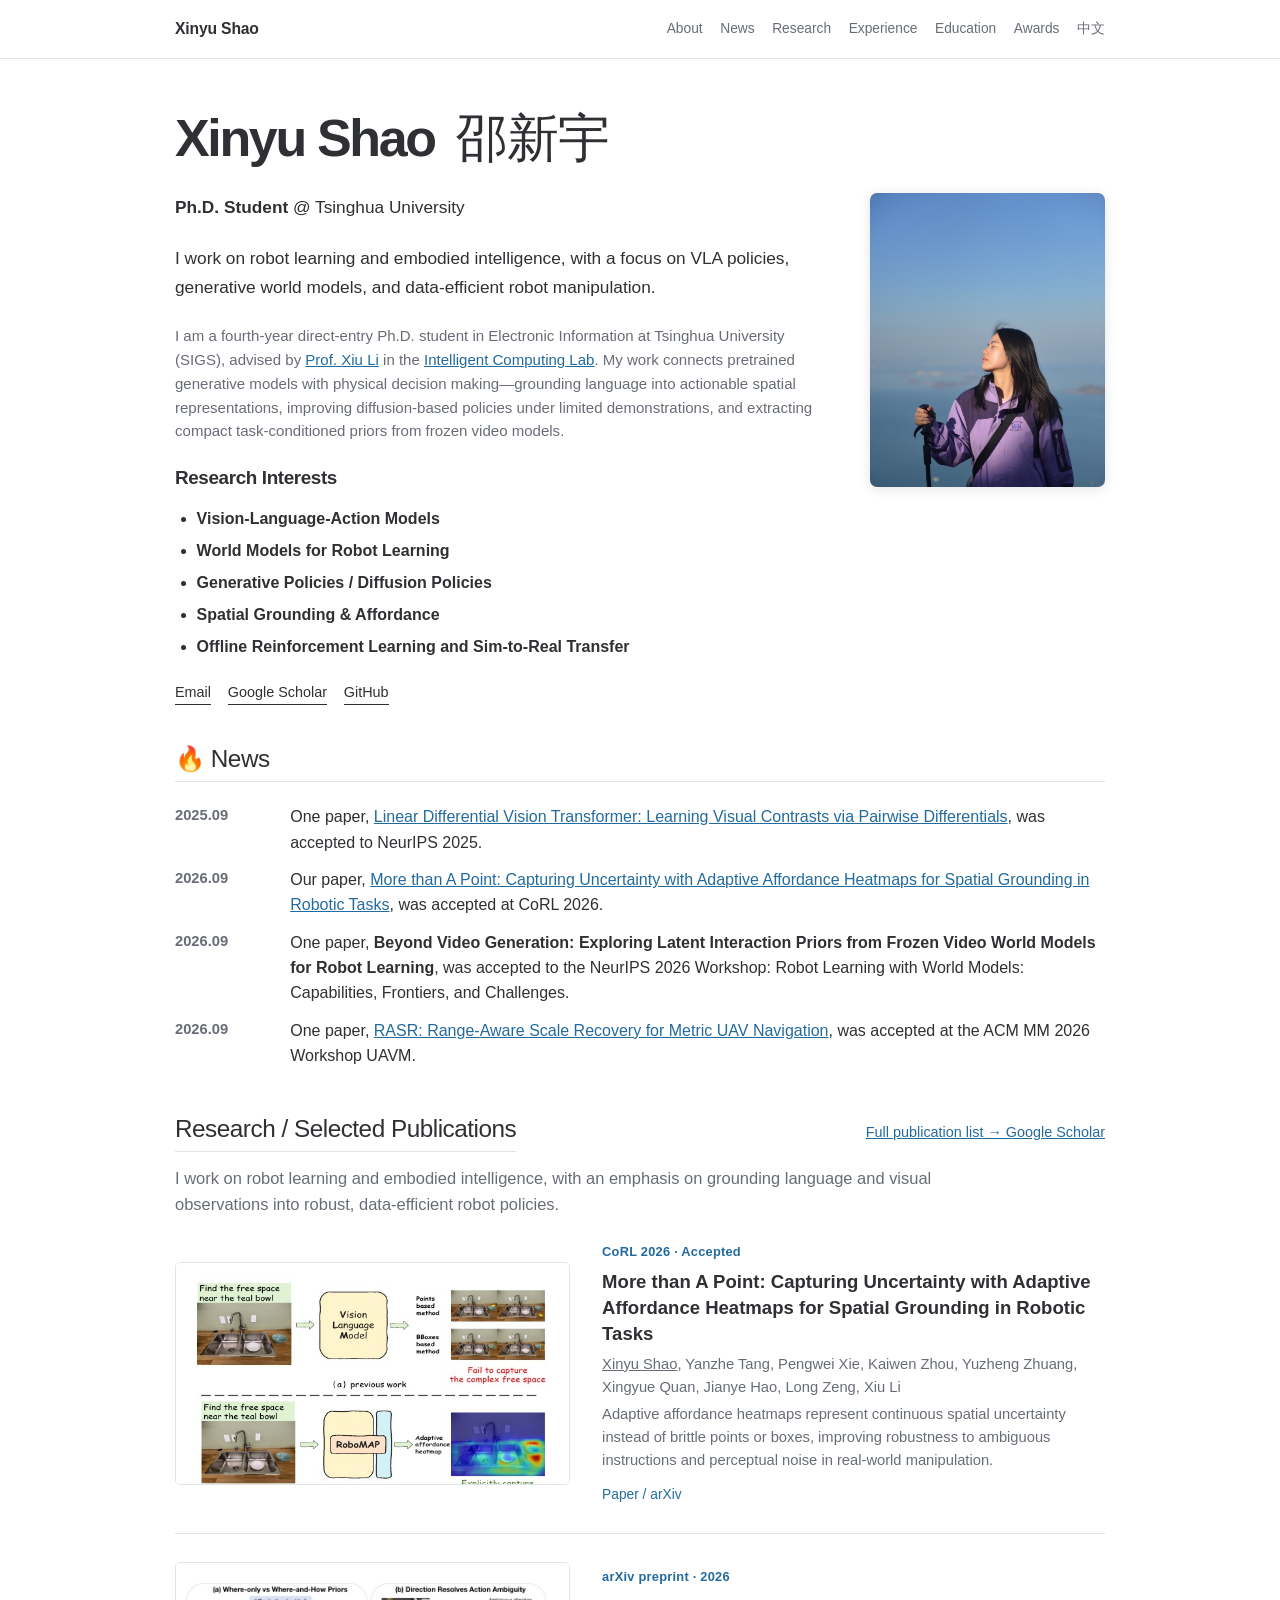
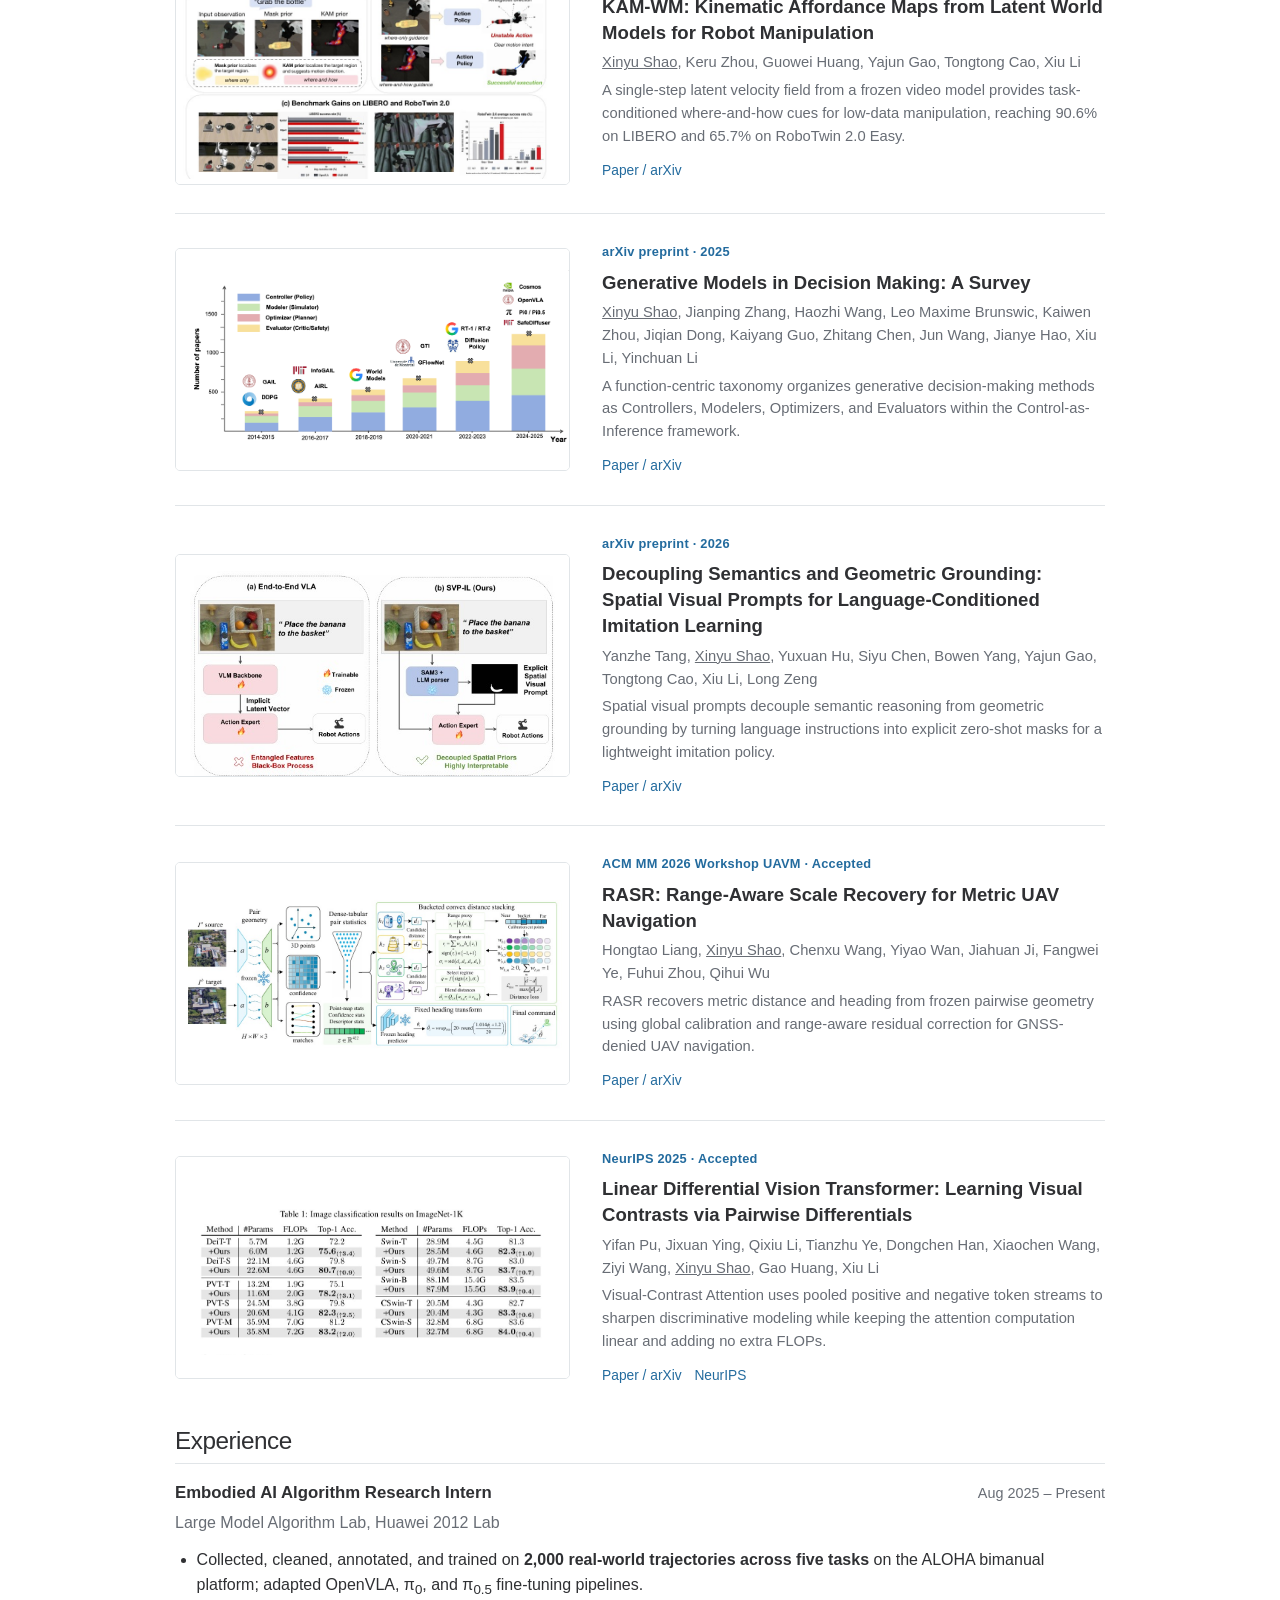
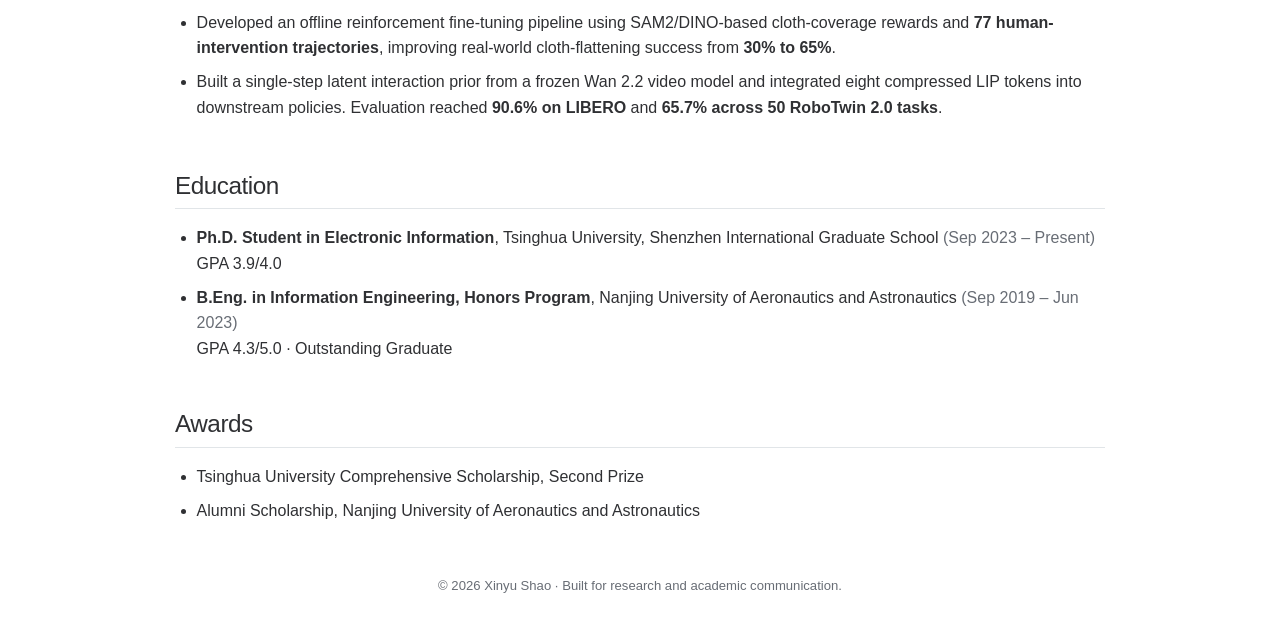
==== index.html @ 451991c5 "Remove duplicate publication list" ====
<!DOCTYPE html>
<html lang="en">
<head>
    <meta charset="UTF-8">
    <meta name="viewport" content="width=device-width, initial-scale=1.0">
    <meta name="description" content="Xinyu Shao is a Ph.D. student at Tsinghua University working on robot learning, embodied intelligence, VLA policies, and generative world models.">
    <title>Xinyu Shao | Robot Learning &amp; Embodied Intelligence</title>
    <link rel="canonical" href="https://xyshao23.github.io/">
    <link rel="alternate" hreflang="en" href="https://xyshao23.github.io/">
    <link rel="alternate" hreflang="zh-CN" href="https://xyshao23.github.io/zh.html">
    <link rel="stylesheet" href="styles.css?v=research-20261004">
</head>
<body class="academic-home">
    <a class="skip-link" href="#main-content">Skip to content</a>

    <header class="academic-nav">
        <div class="academic-nav__inner">
            <a class="academic-brand" href="#about">Xinyu Shao</a>
            <nav class="academic-nav__links" aria-label="Primary navigation">
                <a href="#about">About</a>
                <a href="#news">News</a>
                <a href="#research">Research</a>
                <a href="#experience">Experience</a>
                <a href="#education">Education</a>
                <a href="#awards">Awards</a>
                <a href="zh.html" lang="zh-CN">中文</a>
            </nav>
        </div>
    </header>

    <main id="main-content" class="academic-container">
        <section id="about" class="academic-section academic-about" aria-labelledby="about-heading">
            <h1 id="about-heading"><strong>Xinyu Shao</strong> <span lang="zh-CN">邵新宇</span></h1>
            <div class="academic-about__grid">
                <div class="academic-intro">
                    <p class="identity-line"><strong>Ph.D. Student</strong> @ Tsinghua University</p>
                    <p class="research-statement">I work on robot learning and embodied intelligence, with a focus on VLA policies, generative world models, and data-efficient robot manipulation.</p>
                    <p class="research-context muted">I am a fourth-year direct-entry Ph.D. student in Electronic Information at Tsinghua University (SIGS), advised by <a href="https://scholar.google.com/citations?user=Xrh1OIUAAAAJ&amp;hl=en" target="_blank" rel="noopener noreferrer">Prof. Xiu Li</a> in the <a href="https://thusigsiclab.github.io/thu.github.io/" target="_blank" rel="noopener noreferrer">Intelligent Computing Lab</a>. My work connects pretrained generative models with physical decision making—grounding language into actionable spatial representations, improving diffusion-based policies under limited demonstrations, and extracting compact task-conditioned priors from frozen video models.</p>

                    <h2>Research Interests</h2>
                    <ul class="research-interests">
                        <li><strong>Vision-Language-Action Models</strong></li>
                        <li><strong>World Models for Robot Learning</strong></li>
                        <li><strong>Generative Policies / Diffusion Policies</strong></li>
                        <li><strong>Spatial Grounding &amp; Affordance</strong></li>
                        <li><strong>Offline Reinforcement Learning and Sim-to-Real Transfer</strong></li>
                    </ul>

                    <div class="academic-social" aria-label="Contact links">
                        <a href="mailto:shaoxy23@mails.tsinghua.edu.cn">Email</a>
                        <a href="https://scholar.google.com/citations?user=i7L7Gd4AAAAJ&amp;hl=en" target="_blank" rel="noopener noreferrer">Google Scholar</a>
                        <a href="https://github.com/xyshao23" target="_blank" rel="noopener noreferrer">GitHub</a>
                    </div>
                </div>
                <div class="academic-profile">
                    <img src="profile.jpg" alt="Portrait of Xinyu Shao">
                </div>
            </div>
        </section>

        <section id="news" class="academic-section" aria-labelledby="news-heading">
            <h2 id="news-heading">🔥 News</h2>
            <div class="news-list">
                <div class="news-item">
                    <time datetime="2025-09">2025.09</time>
                    <p>One paper, <a href="https://arxiv.org/abs/2511.00833" target="_blank" rel="noopener noreferrer">Linear Differential Vision Transformer: Learning Visual Contrasts via Pairwise Differentials</a>, was accepted to NeurIPS 2025.</p>
                </div>
                <div class="news-item">
                    <time datetime="2026-09">2026.09</time>
                    <p>Our paper, <a href="https://arxiv.org/abs/2510.10912" target="_blank" rel="noopener noreferrer">More than A Point: Capturing Uncertainty with Adaptive Affordance Heatmaps for Spatial Grounding in Robotic Tasks</a>, was accepted at CoRL 2026.</p>
                </div>
                <div class="news-item">
                    <time datetime="2026-09">2026.09</time>
                    <p>One paper, <strong>Beyond Video Generation: Exploring Latent Interaction Priors from Frozen Video World Models for Robot Learning</strong>, was accepted to the NeurIPS 2026 Workshop: Robot Learning with World Models: Capabilities, Frontiers, and Challenges.</p>
                </div>
                <div class="news-item">
                    <time datetime="2026-09">2026.09</time>
                    <p>One paper, <a href="https://arxiv.org/abs/2607.09815" target="_blank" rel="noopener noreferrer">RASR: Range-Aware Scale Recovery for Metric UAV Navigation</a>, was accepted at the ACM MM 2026 Workshop UAVM.</p>
                </div>
            </div>
        </section>

        <section id="research" class="academic-section research-section" aria-labelledby="research-heading">
            <div class="section-title-row">
                <h2 id="research-heading">Research / Selected Publications</h2>
                <a class="section-note" href="https://scholar.google.com/citations?user=i7L7Gd4AAAAJ&amp;hl=en" target="_blank" rel="noopener noreferrer">Full publication list → Google Scholar</a>
            </div>
            <p class="research-overview">I work on robot learning and embodied intelligence, with an emphasis on grounding language and visual observations into robust, data-efficient robot policies.</p>
            <div class="research-list">
                <article class="research-item">
                    <div class="research-figure"><img src="assets/research/more-than-a-point.jpg" alt="Adaptive affordance heatmap comparison for More than A Point" loading="eager"></div>
                    <div class="research-content">
                        <p class="research-kicker">CoRL 2026 · Accepted</p>
                        <h3><a href="https://arxiv.org/abs/2510.10912" target="_blank" rel="noopener noreferrer">More than A Point: Capturing Uncertainty with Adaptive Affordance Heatmaps for Spatial Grounding in Robotic Tasks</a></h3>
                        <p class="research-authors"><u>Xinyu Shao</u>, Yanzhe Tang, Pengwei Xie, Kaiwen Zhou, Yuzheng Zhuang, Xingyue Quan, Jianye Hao, Long Zeng, Xiu Li</p>
                        <p class="research-description">Adaptive affordance heatmaps represent continuous spatial uncertainty instead of brittle points or boxes, improving robustness to ambiguous instructions and perceptual noise in real-world manipulation.</p>
                        <p class="research-links"><a href="https://arxiv.org/abs/2510.10912" target="_blank" rel="noopener noreferrer">Paper / arXiv</a></p>
                    </div>
                </article>

                <article class="research-item">
                    <div class="research-figure"><img src="assets/research/kam-wm.jpg" alt="KAM-WM where-and-how priors and benchmark gains" loading="lazy"></div>
                    <div class="research-content">
                        <p class="research-kicker">arXiv preprint · 2026</p>
                        <h3><a href="https://arxiv.org/abs/2607.04652" target="_blank" rel="noopener noreferrer">KAM-WM: Kinematic Affordance Maps from Latent World Models for Robot Manipulation</a></h3>
                        <p class="research-authors"><u>Xinyu Shao</u>, Keru Zhou, Guowei Huang, Yajun Gao, Tongtong Cao, Xiu Li</p>
                        <p class="research-description">A single-step latent velocity field from a frozen video model provides task-conditioned where-and-how cues for low-data manipulation, reaching 90.6% on LIBERO and 65.7% on RoboTwin 2.0 Easy.</p>
                        <p class="research-links"><a href="https://arxiv.org/abs/2607.04652" target="_blank" rel="noopener noreferrer">Paper / arXiv</a></p>
                    </div>
                </article>

                <article class="research-item">
                    <div class="research-figure"><img src="assets/research/survey.png" alt="Decision-making taxonomy and publication trends across generative decision-making methods" loading="lazy"></div>
                    <div class="research-content">
                        <p class="research-kicker">arXiv preprint · 2025</p>
                        <h3><a href="https://arxiv.org/abs/2502.17100" target="_blank" rel="noopener noreferrer">Generative Models in Decision Making: A Survey</a></h3>
                        <p class="research-authors"><u>Xinyu Shao</u>, Jianping Zhang, Haozhi Wang, Leo Maxime Brunswic, Kaiwen Zhou, Jiqian Dong, Kaiyang Guo, Zhitang Chen, Jun Wang, Jianye Hao, Xiu Li, Yinchuan Li</p>
                        <p class="research-description">A function-centric taxonomy organizes generative decision-making methods as Controllers, Modelers, Optimizers, and Evaluators within the Control-as-Inference framework.</p>
                        <p class="research-links"><a href="https://arxiv.org/abs/2502.17100" target="_blank" rel="noopener noreferrer">Paper / arXiv</a></p>
                    </div>
                </article>

                <article class="research-item">
                    <div class="research-figure"><img src="assets/research/spatial-visual-prompts.jpg" alt="Comparison between end-to-end VLA and spatial visual prompts for imitation learning" loading="lazy"></div>
                    <div class="research-content">
                        <p class="research-kicker">arXiv preprint · 2026</p>
                        <h3><a href="https://arxiv.org/abs/2606.25360" target="_blank" rel="noopener noreferrer">Decoupling Semantics and Geometric Grounding: Spatial Visual Prompts for Language-Conditioned Imitation Learning</a></h3>
                        <p class="research-authors">Yanzhe Tang, <u>Xinyu Shao</u>, Yuxuan Hu, Siyu Chen, Bowen Yang, Yajun Gao, Tongtong Cao, Xiu Li, Long Zeng</p>
                        <p class="research-description">Spatial visual prompts decouple semantic reasoning from geometric grounding by turning language instructions into explicit zero-shot masks for a lightweight imitation policy.</p>
                        <p class="research-links"><a href="https://arxiv.org/abs/2606.25360" target="_blank" rel="noopener noreferrer">Paper / arXiv</a></p>
                    </div>
                </article>

                <article class="research-item">
                    <div class="research-figure"><img src="assets/research/rasr.jpg" alt="Overview of the RASR range-aware scale recovery pipeline" loading="lazy"></div>
                    <div class="research-content">
                        <p class="research-kicker">ACM MM 2026 Workshop UAVM · Accepted</p>
                        <h3><a href="https://arxiv.org/abs/2607.09815" target="_blank" rel="noopener noreferrer">RASR: Range-Aware Scale Recovery for Metric UAV Navigation</a></h3>
                        <p class="research-authors">Hongtao Liang, <u>Xinyu Shao</u>, Chenxu Wang, Yiyao Wan, Jiahuan Ji, Fangwei Ye, Fuhui Zhou, Qihui Wu</p>
                        <p class="research-description">RASR recovers metric distance and heading from frozen pairwise geometry using global calibration and range-aware residual correction for GNSS-denied UAV navigation.</p>
                        <p class="research-links"><a href="https://arxiv.org/abs/2607.09815" target="_blank" rel="noopener noreferrer">Paper / arXiv</a></p>
                    </div>
                </article>

                <article class="research-item">
                    <div class="research-figure"><img src="assets/research/linear-differential-vit.jpg" alt="ImageNet-1K classification results comparing Visual-Contrast Attention with baseline vision transformers" loading="lazy"></div>
                    <div class="research-content">
                        <p class="research-kicker">NeurIPS 2025 · Accepted</p>
                        <h3><a href="https://arxiv.org/abs/2511.00833" target="_blank" rel="noopener noreferrer">Linear Differential Vision Transformer: Learning Visual Contrasts via Pairwise Differentials</a></h3>
                        <p class="research-authors">Yifan Pu, Jixuan Ying, Qixiu Li, Tianzhu Ye, Dongchen Han, Xiaochen Wang, Ziyi Wang, <u>Xinyu Shao</u>, Gao Huang, Xiu Li</p>
                        <p class="research-description">Visual-Contrast Attention uses pooled positive and negative token streams to sharpen discriminative modeling while keeping the attention computation linear and adding no extra FLOPs.</p>
                        <p class="research-links"><a href="https://arxiv.org/abs/2511.00833" target="_blank" rel="noopener noreferrer">Paper / arXiv</a><a href="https://neurips.cc/virtual/2025/loc/san-diego/poster/119578" target="_blank" rel="noopener noreferrer">NeurIPS</a></p>
                    </div>
                </article>
            </div>
        </section>

        <section id="experience" class="academic-section" aria-labelledby="experience-heading">
            <h2 id="experience-heading">Experience</h2>
            <div class="timeline-item">
                <div class="timeline-heading">
                    <h3>Embodied AI Algorithm Research Intern</h3>
                    <time datetime="2025-08">Aug 2025 – Present</time>
                </div>
                <p class="organization">Large Model Algorithm Lab, Huawei 2012 Lab</p>
                <ul class="detail-list">
                    <li>Collected, cleaned, annotated, and trained on <strong>2,000 real-world trajectories across five tasks</strong> on the ALOHA bimanual platform; adapted OpenVLA, π<sub>0</sub>, and π<sub>0.5</sub> fine-tuning pipelines.</li>
                    <li>Developed an offline reinforcement fine-tuning pipeline using SAM2/DINO-based cloth-coverage rewards and <strong>77 human-intervention trajectories</strong>, improving real-world cloth-flattening success from <strong>30% to 65%</strong>.</li>
                    <li>Built a single-step latent interaction prior from a frozen Wan 2.2 video model and integrated eight compressed LIP tokens into downstream policies. Evaluation reached <strong>90.6% on LIBERO</strong> and <strong>65.7% across 50 RoboTwin 2.0 tasks</strong>.</li>
                </ul>
            </div>
        </section>

        <section id="education" class="academic-section" aria-labelledby="education-heading">
            <h2 id="education-heading">Education</h2>
            <ul class="compact-list">
                <li><strong>Ph.D. Student in Electronic Information</strong>, Tsinghua University, Shenzhen International Graduate School <span class="muted">(Sep 2023 – Present)</span><br>GPA 3.9/4.0</li>
                <li><strong>B.Eng. in Information Engineering, Honors Program</strong>, Nanjing University of Aeronautics and Astronautics <span class="muted">(Sep 2019 – Jun 2023)</span><br>GPA 4.3/5.0 · Outstanding Graduate</li>
            </ul>
        </section>

        <section id="awards" class="academic-section" aria-labelledby="awards-heading">
            <h2 id="awards-heading">Awards</h2>
            <ul class="compact-list">
                <li>Tsinghua University Comprehensive Scholarship, Second Prize</li>
                <li>Alumni Scholarship, Nanjing University of Aeronautics and Astronautics</li>
            </ul>
        </section>
    </main>

    <footer class="academic-footer">© 2026 Xinyu Shao · Built for research and academic communication.</footer>
</body>
</html>
---- styles.css ----
:root {
    --text: #2f3033;
    --muted: #686d75;
    --accent: #236b9e;
    --accent-dark: #185178;
    --border: #e1e5e8;
    --soft: #f3f6f8;
    --nav-height: 58px;
}

* {
    box-sizing: border-box;
}

html {
    scroll-behavior: smooth;
}

body.academic-home {
    margin: 0;
    padding-top: var(--nav-height);
    background: #ffffff;
    color: var(--text);
    font-family: -apple-system, BlinkMacSystemFont, "Segoe UI", Helvetica, Arial, sans-serif;
    font-size: 16px;
    line-height: 1.58;
}

a {
    color: var(--accent);
}

a:hover {
    color: var(--accent-dark);
}

a:focus-visible {
    outline: 3px solid rgba(35, 107, 158, 0.35);
    outline-offset: 3px;
}

.skip-link {
    position: absolute;
    top: 0;
    left: -9999px;
    z-index: 200;
    padding: 0.45rem 0.75rem;
    background: var(--text);
    color: #ffffff;
}

.skip-link:focus {
    left: 1rem;
    top: 1rem;
}

.academic-nav {
    position: fixed;
    inset: 0 0 auto;
    z-index: 100;
    min-height: var(--nav-height);
    border-bottom: 1px solid var(--border);
    background: rgba(255, 255, 255, 0.97);
}

.academic-nav__inner,
.academic-container,
.academic-footer {
    width: min(930px, calc(100% - 32px));
    margin: 0 auto;
}

.academic-nav__inner {
    min-height: var(--nav-height);
    display: flex;
    align-items: center;
    justify-content: space-between;
    gap: 1.5rem;
}

.academic-brand {
    flex: 0 0 auto;
    color: var(--text);
    font-size: 0.98rem;
    font-weight: 700;
    text-decoration: none;
    letter-spacing: -0.01em;
}

.academic-nav__links {
    display: flex;
    align-items: center;
    justify-content: flex-end;
    gap: 1.1rem;
    flex-wrap: wrap;
}

.academic-nav__links a {
    color: var(--muted);
    font-size: 0.86rem;
    text-decoration: none;
    white-space: nowrap;
}

.academic-nav__links a:hover,
.academic-nav__links a:focus-visible {
    color: var(--accent-dark);
}

.academic-section {
    padding-top: 2.45rem;
    scroll-margin-top: calc(var(--nav-height) + 2rem);
}

.academic-about {
    padding-top: 3.25rem;
}

h1,
h2,
h3,
p {
    overflow-wrap: anywhere;
}

h1 {
    margin: 0 0 1.7rem;
    color: var(--text);
    font-size: clamp(2.35rem, 6vw, 3.25rem);
    font-weight: 300;
    letter-spacing: -0.045em;
    line-height: 1.08;
}

h1 strong {
    font-weight: 700;
}

h1 span {
    margin-left: 0.18em;
    font-weight: 300;
    letter-spacing: -0.025em;
}

h2 {
    margin: 0 0 1rem;
    padding-bottom: 0.45rem;
    border-bottom: 1px solid var(--border);
    color: var(--text);
    font-size: 1.52rem;
    font-weight: 400;
    letter-spacing: -0.02em;
    line-height: 1.25;
}

h3 {
    color: var(--text);
}

.academic-about__grid {
    display: grid;
    grid-template-columns: minmax(0, 1fr) 235px;
    gap: 2.65rem;
    align-items: start;
}

.academic-intro {
    min-width: 0;
}

.identity-line {
    margin: 0 0 1.4rem;
    font-size: 1.08rem;
    line-height: 1.65;
}

.research-statement {
    max-width: 690px;
    margin: 0 0 1.45rem;
    font-size: 1.08rem;
    line-height: 1.65;
}

.research-context {
    max-width: 690px;
    margin: 0 0 1.35rem;
    font-size: 0.94rem;
    line-height: 1.58;
}

.academic-intro h2 {
    margin-top: 1.45rem;
    padding: 0;
    border-bottom: 0;
    font-size: 1.18rem;
    font-weight: 700;
}

.research-interests {
    margin: 0.35rem 0 1.35rem;
    padding-left: 1.35rem;
}

.research-interests li {
    margin: 0 0 0.42rem;
}

.academic-profile {
    width: 235px;
    justify-self: end;
}

.academic-profile img {
    display: block;
    width: 100%;
    aspect-ratio: 4 / 5;
    border-radius: 7px;
    box-shadow: 0 2px 12px rgba(21, 32, 43, 0.12);
    object-fit: cover;
    object-position: center 27%;
}

.academic-social {
    display: flex;
    gap: 1.05rem;
    flex-wrap: wrap;
    margin: 1.35rem 0 0;
}

.academic-social a {
    border-bottom: 1px solid currentColor;
    color: var(--text);
    font-size: 0.9rem;
    text-decoration: none;
}

.academic-social a:hover {
    color: var(--accent);
}

.news-list {
    margin: 0;
}

.news-item {
    display: grid;
    grid-template-columns: 6.2rem minmax(0, 1fr);
    gap: 1rem;
    padding: 0.38rem 0;
}

.news-item time {
    color: var(--muted);
    font-size: 0.92rem;
    font-weight: 700;
    white-space: nowrap;
}

.news-item p {
    margin: 0;
}

.research-overview {
    max-width: 760px;
    margin: -0.25rem 0 1.55rem;
    color: var(--muted);
    font-size: 1.03rem;
}

.research-list {
    display: flex;
    flex-direction: column;
    gap: 1.75rem;
}

.research-item {
    display: grid;
    grid-template-columns: minmax(260px, 0.88fr) minmax(0, 1.12fr);
    gap: 2rem;
    align-items: center;
    padding-bottom: 1.75rem;
    border-bottom: 1px solid var(--border);
}

.research-item:last-child {
    padding-bottom: 0;
    border-bottom: 0;
}

.research-figure {
    overflow: hidden;
    border: 1px solid var(--border);
    border-radius: 5px;
    background: #ffffff;
}

.research-figure img {
    display: block;
    width: 100%;
    aspect-ratio: 16 / 9;
    object-fit: contain;
    background: #ffffff;
}

.research-content {
    min-width: 0;
}

.research-kicker {
    margin: 0 0 0.45rem;
    color: var(--accent);
    font-size: 0.8rem;
    font-weight: 700;
    letter-spacing: 0.02em;
}

.research-content h3 {
    margin: 0 0 0.35rem;
    font-size: 1.16rem;
    line-height: 1.4;
}

.research-content h3 a {
    color: var(--text);
    text-decoration: none;
}

.research-content h3 a:hover {
    color: var(--accent);
}

.research-authors,
.research-description {
    margin: 0.3rem 0;
    font-size: 0.92rem;
    line-height: 1.55;
}

.research-authors {
    color: var(--muted);
}

.research-description {
    color: var(--muted);
}

.research-links {
    display: flex;
    gap: 0.8rem;
    flex-wrap: wrap;
    margin: 0.75rem 0 0;
    font-size: 0.86rem;
}

.research-links a {
    color: var(--accent);
    text-decoration: none;
}

.research-links a:hover {
    text-decoration: underline;
}

.section-title-row {
    display: flex;
    align-items: baseline;
    justify-content: space-between;
    gap: 1rem;
    flex-wrap: wrap;
}

.section-title-row h2 {
    margin-bottom: 1.05rem;
}

.section-note {
    margin-bottom: 0.82rem;
    font-size: 0.9rem;
    white-space: nowrap;
}

.publications-list {
    margin: 1.15rem 0 0;
    padding: 0;
    list-style: none;
}

.publication-item {
    display: grid;
    grid-template-columns: 110px minmax(0, 1fr);
    gap: 1.3rem;
    margin: 0 0 1.55rem;
}

.publication-badges {
    display: flex;
    flex-direction: column;
    gap: 0.4rem;
    padding-top: 0.12rem;
}

.publication-badge {
    display: block;
    padding: 0.18rem 0.35rem;
    border-radius: 3px;
    background: #347e91;
    color: #ffffff;
    font-size: 0.7rem;
    font-weight: 700;
    line-height: 1.35;
    text-align: center;
}

.publication-badge.accepted {
    background: #6c9d50;
}

.publication-badge.preprint {
    background: #707983;
}

.publication-content {
    min-width: 0;
}

.publication-content h3 {
    margin: 0 0 0.22rem;
    font-size: 1.02rem;
    line-height: 1.38;
}

.publication-content h3 a {
    color: var(--text);
    text-decoration: none;
}

.publication-content h3 a:hover {
    color: var(--accent);
}

.publication-authors,
.publication-venue,
.publication-highlights {
    margin: 0.17rem 0;
    font-size: 0.91rem;
    line-height: 1.5;
}

.publication-venue {
    color: var(--muted);
}

.publication-highlights {
    color: var(--muted);
}

.publication-links {
    display: flex;
    gap: 0.42rem 0.58rem;
    flex-wrap: wrap;
    margin: 0.42rem 0 0;
    font-size: 0.78rem;
}

.publication-links a,
.publication-links span {
    display: inline-block;
    padding: 0.13rem 0.5rem;
    border: 1px solid var(--border);
    border-radius: 3px;
    color: var(--text);
    text-decoration: none;
}

.publication-links a:hover {
    border-color: var(--accent);
    color: var(--accent);
}

.timeline-item {
    padding-bottom: 0.15rem;
}

.timeline-heading {
    display: flex;
    align-items: baseline;
    justify-content: space-between;
    gap: 1rem;
}

.timeline-heading h3 {
    margin: 0;
    font-size: 1.05rem;
}

.timeline-heading time {
    flex: 0 0 auto;
    color: var(--muted);
    font-size: 0.9rem;
}

.organization {
    margin: 0.22rem 0 0.7rem;
    color: var(--muted);
}

.detail-list,
.compact-list {
    margin: 0;
    padding-left: 1.35rem;
}

.detail-list li,
.compact-list li {
    margin-bottom: 0.58rem;
}

.muted {
    color: var(--muted);
}

.academic-footer {
    padding-top: 2.7rem;
    padding-bottom: 2rem;
    color: var(--muted);
    font-size: 0.82rem;
    text-align: center;
}

@media (max-width: 720px) {
    :root {
        --nav-height: 112px;
    }

    .academic-nav__inner {
        align-items: flex-start;
        flex-direction: column;
        justify-content: center;
        gap: 0.2rem;
        padding: 0.6rem 0;
    }

    .academic-nav__links {
        justify-content: flex-start;
        gap: 0.35rem 0.95rem;
    }

    .academic-about__grid {
        grid-template-columns: 1fr;
        gap: 1.6rem;
    }

    .academic-profile {
        order: -1;
        width: min(210px, 64vw);
        justify-self: center;
    }

    .academic-about {
        padding-top: 2.3rem;
    }

    .news-item {
        grid-template-columns: 5.5rem minmax(0, 1fr);
        gap: 0.7rem;
    }

    .publication-item {
        grid-template-columns: 1fr;
        gap: 0.48rem;
    }

    .research-item {
        grid-template-columns: 1fr;
        gap: 1rem;
        align-items: start;
    }

    .research-figure {
        width: 100%;
    }

    .publication-badges {
        flex-direction: row;
        flex-wrap: wrap;
        width: auto;
    }

    .publication-badge {
        min-width: 66px;
    }

    .timeline-heading {
        align-items: flex-start;
        flex-direction: column;
        gap: 0.12rem;
    }

    .section-note {
        white-space: normal;
    }
}

@media (max-width: 460px) {
    .academic-nav__inner,
    .academic-container,
    .academic-footer {
        width: min(930px, calc(100% - 24px));
    }

    body.academic-home {
        font-size: 15px;
    }

    h1 {
        font-size: 2.25rem;
    }

    .news-item {
        grid-template-columns: 1fr;
        gap: 0.08rem;
    }
}
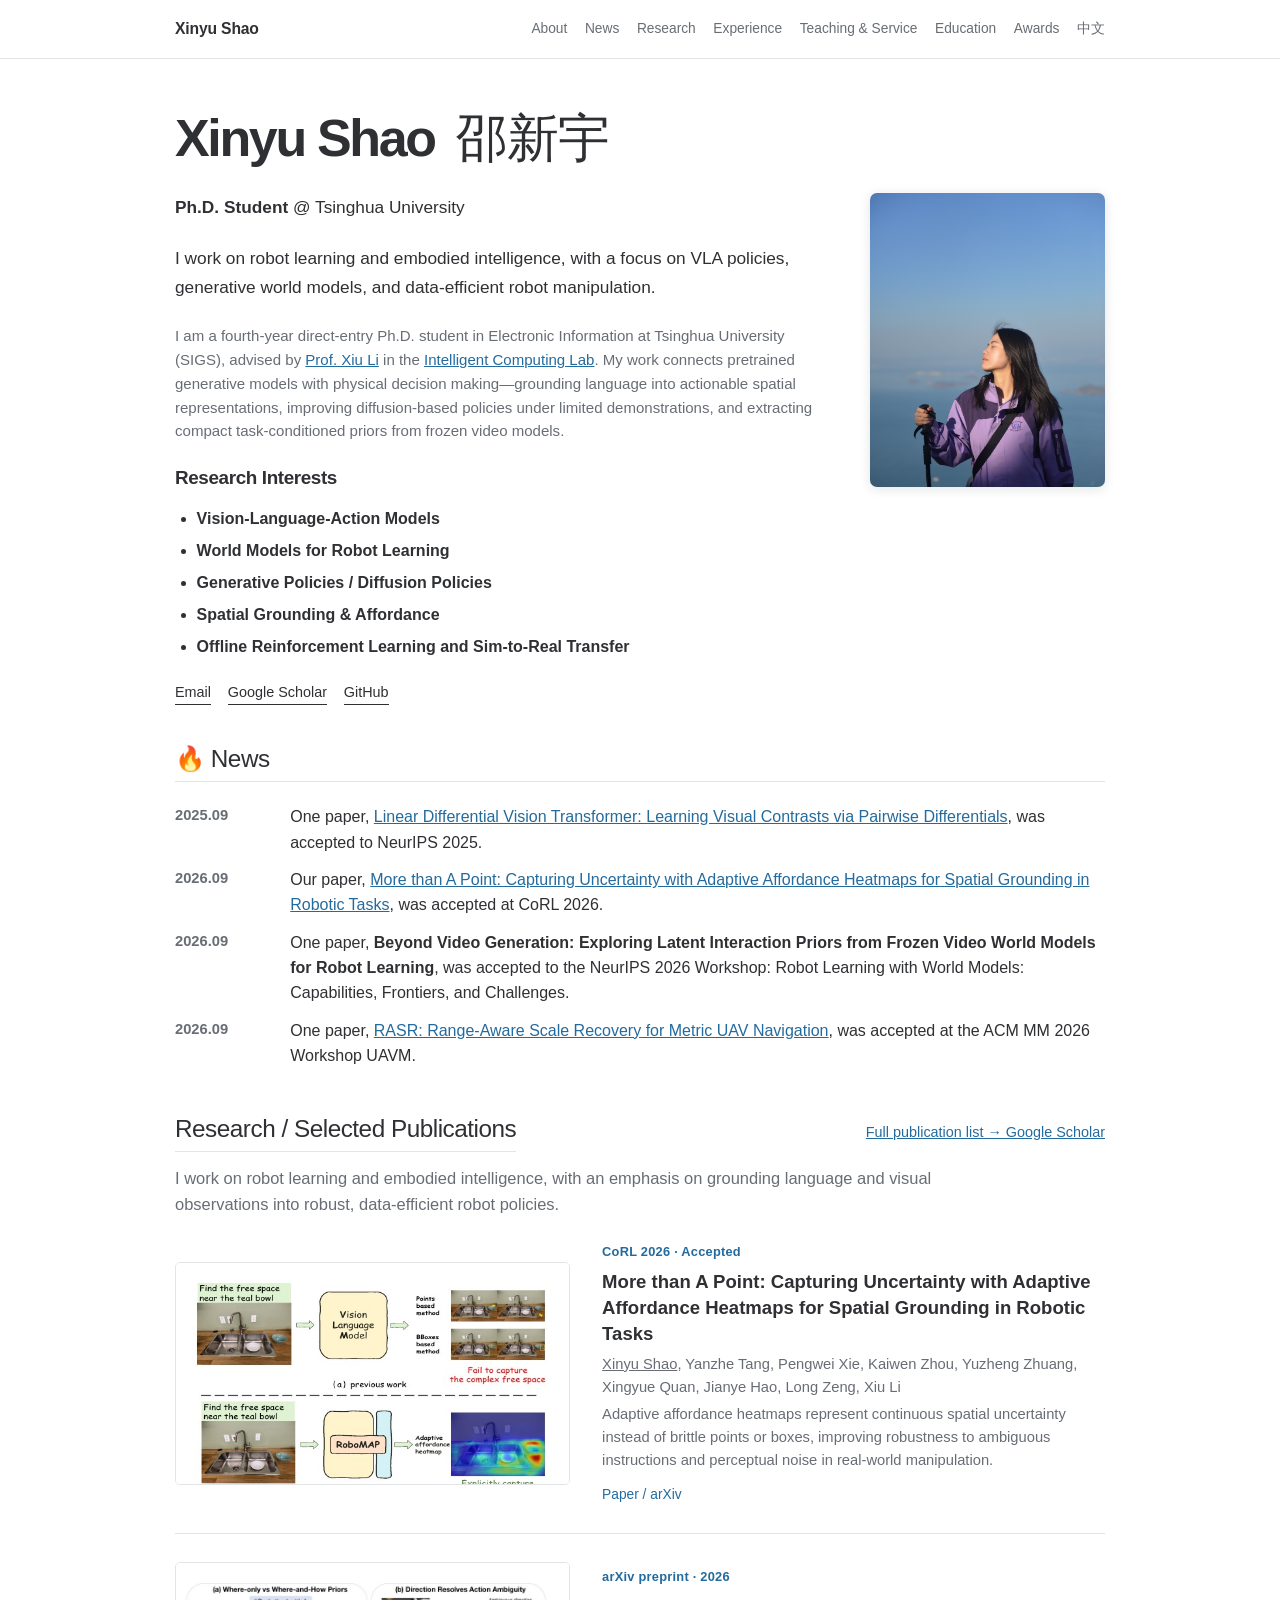
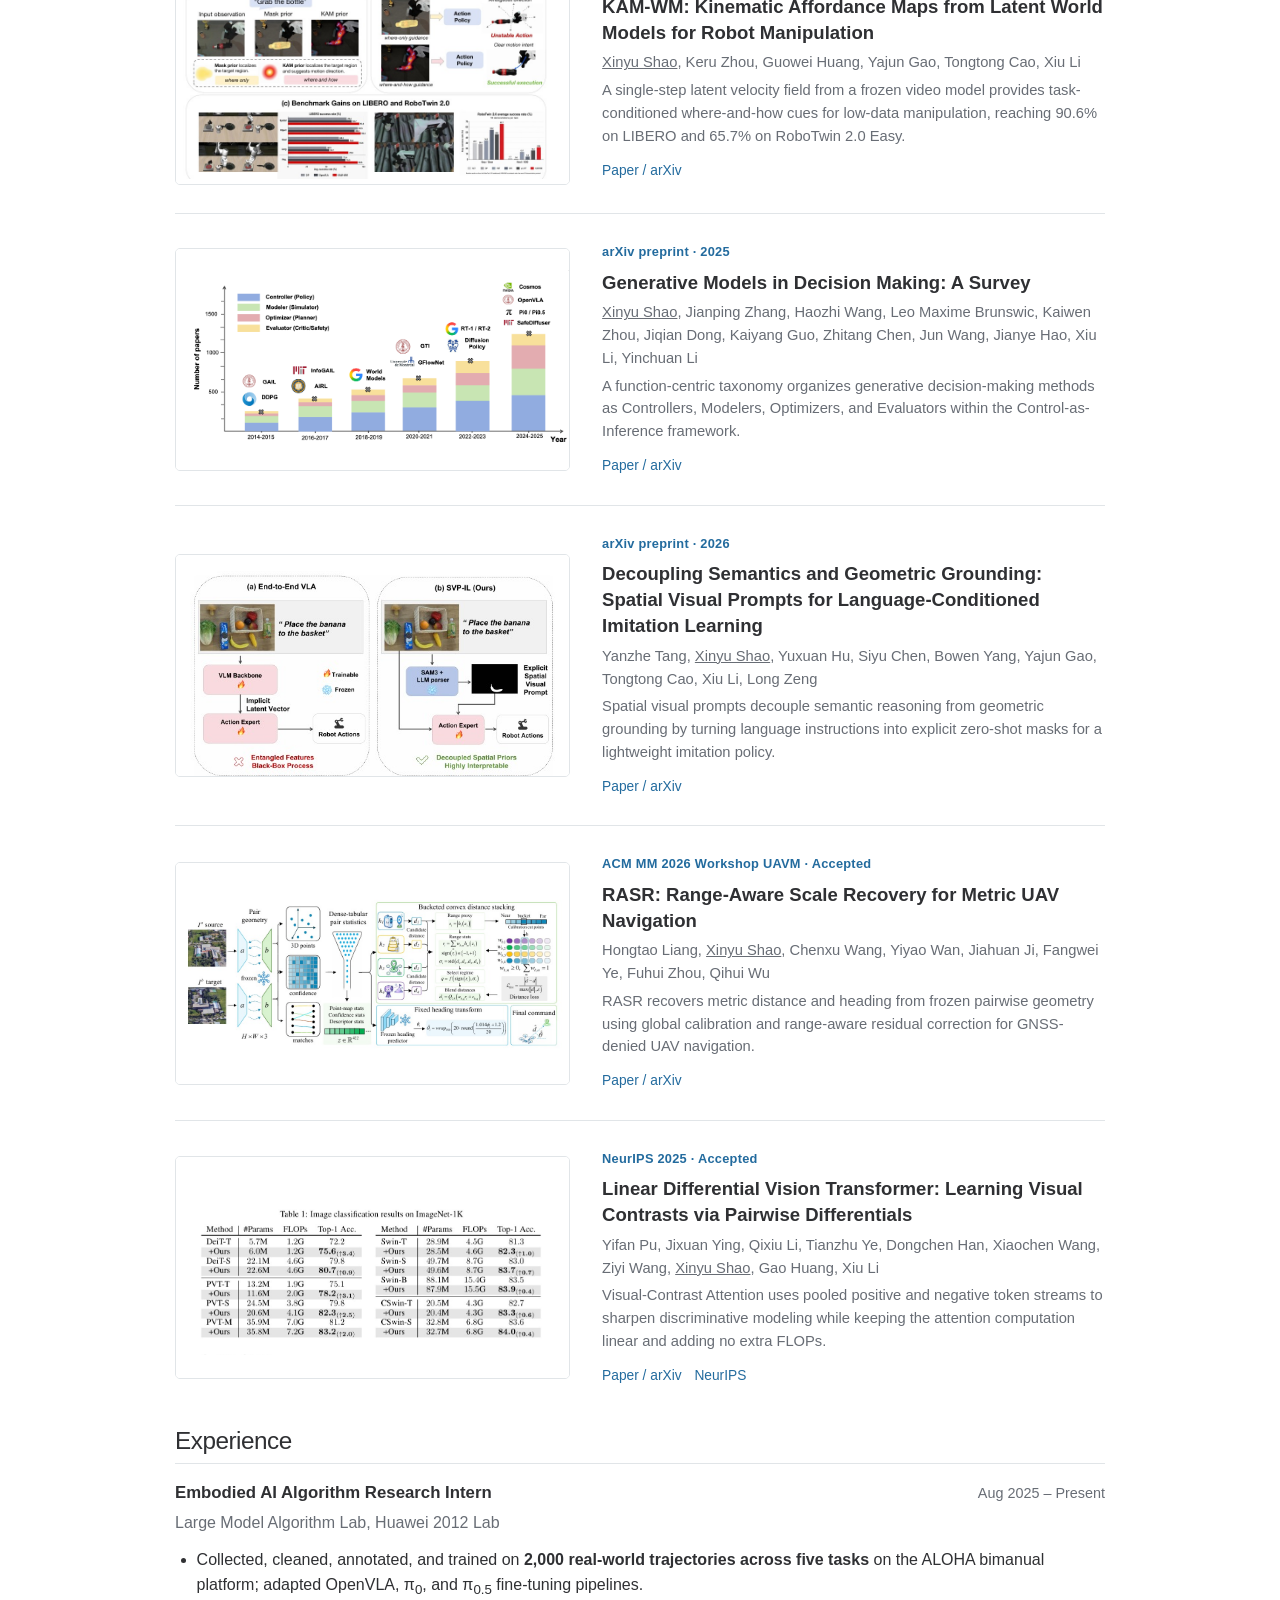
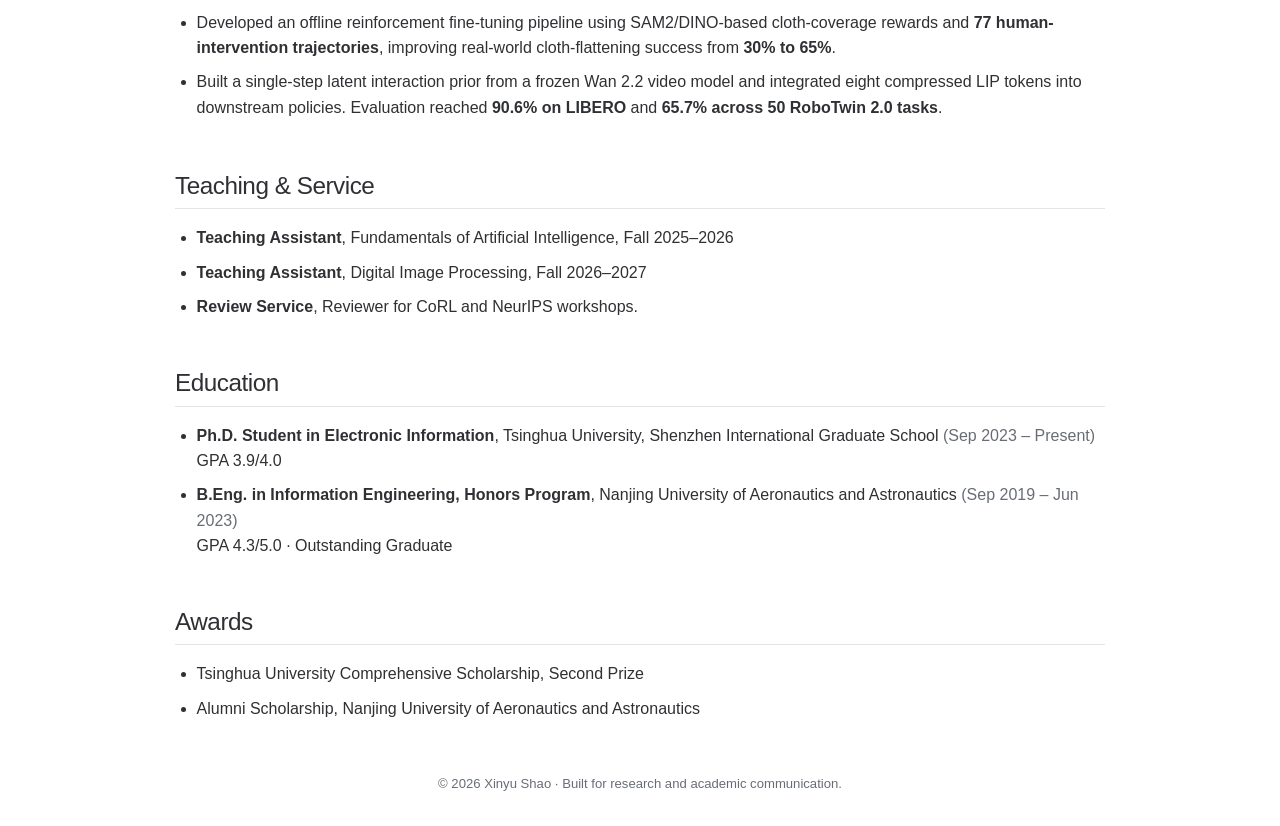
==== commit 425cd780: "Add teaching and review service section" ====
--- a/index.html
+++ b/index.html
@@ -21,6 +21,7 @@
                 <a href="#news">News</a>
                 <a href="#research">Research</a>
                 <a href="#experience">Experience</a>
+                <a href="#service">Teaching &amp; Service</a>
                 <a href="#education">Education</a>
                 <a href="#awards">Awards</a>
                 <a href="zh.html" lang="zh-CN">中文</a>
@@ -171,6 +172,15 @@
             </div>
         </section>
 
+        <section id="service" class="academic-section" aria-labelledby="service-heading">
+            <h2 id="service-heading">Teaching &amp; Service</h2>
+            <ul class="compact-list">
+                <li><strong>Teaching Assistant</strong>, Fundamentals of Artificial Intelligence, Fall 2025–2026</li>
+                <li><strong>Teaching Assistant</strong>, Digital Image Processing, Fall 2026–2027</li>
+                <li><strong>Review Service</strong>, Reviewer for CoRL and NeurIPS workshops.</li>
+            </ul>
+        </section>
+
         <section id="education" class="academic-section" aria-labelledby="education-heading">
             <h2 id="education-heading">Education</h2>
             <ul class="compact-list">
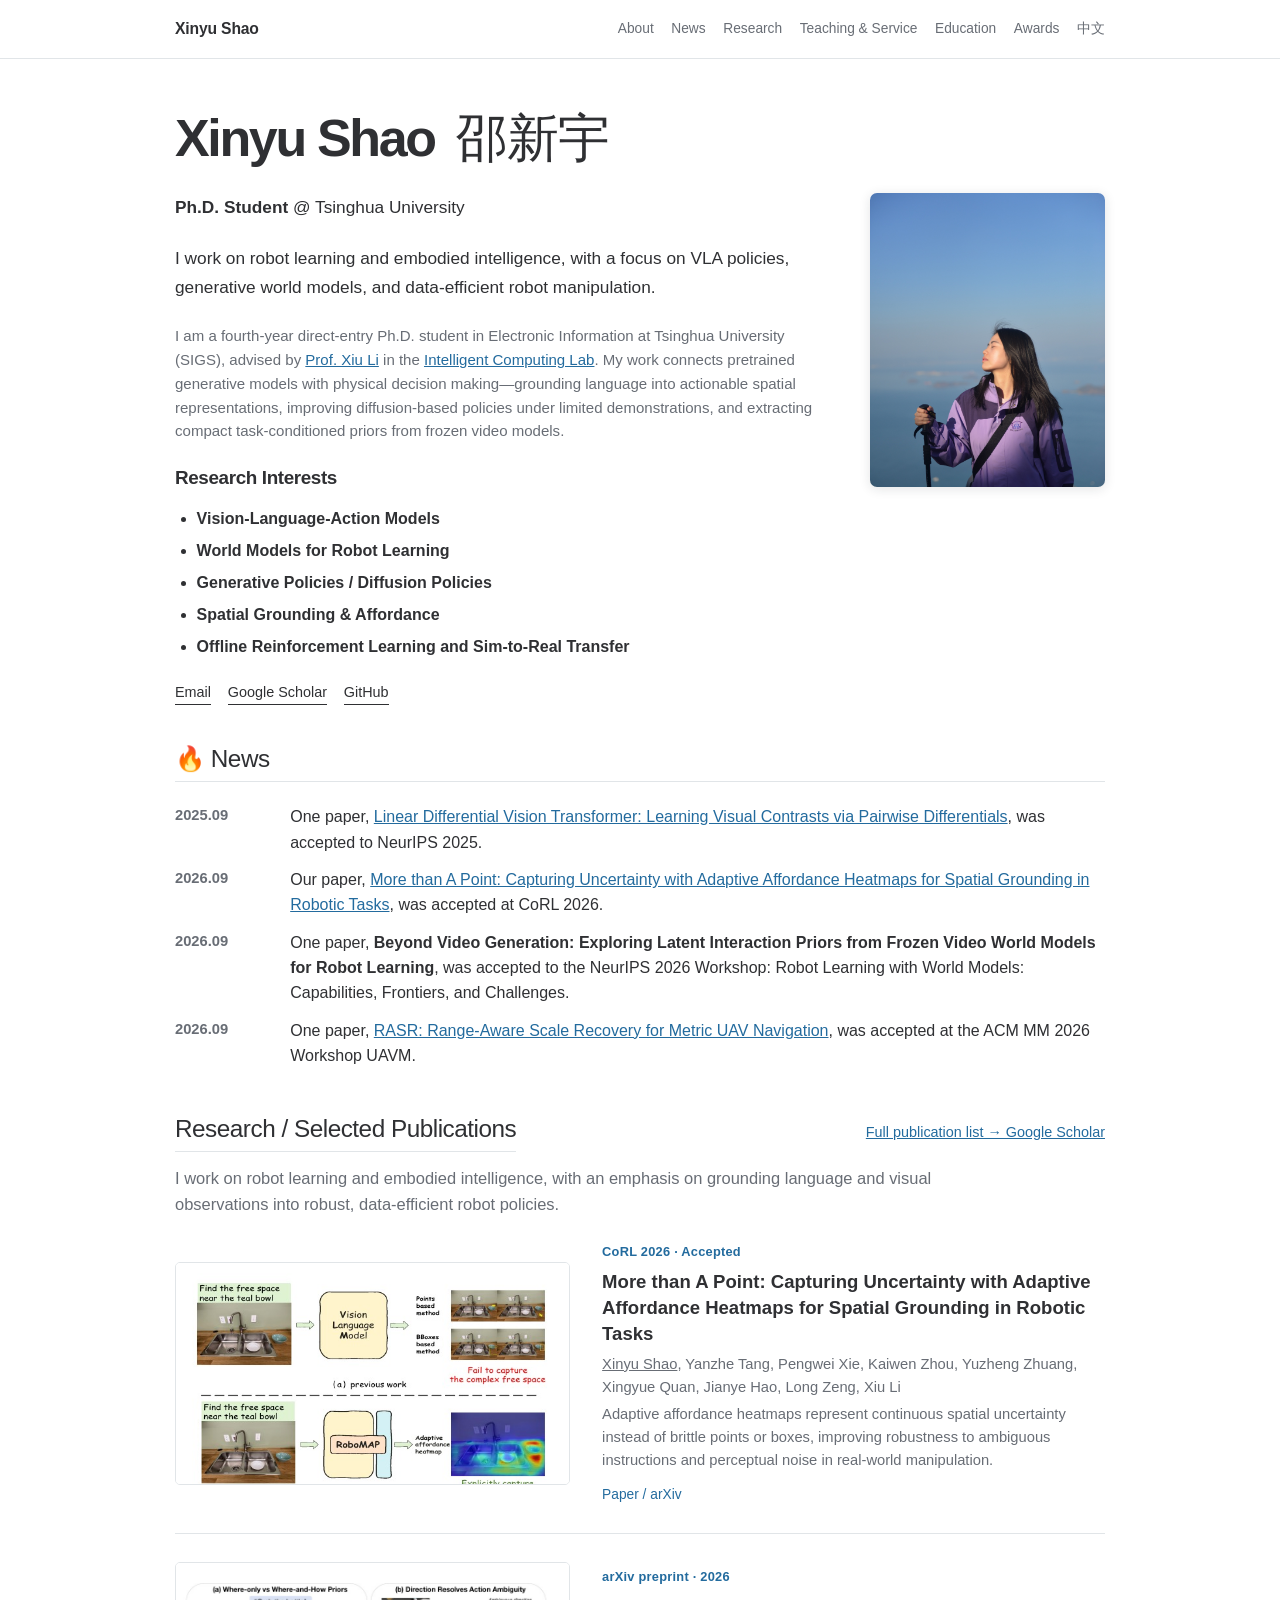
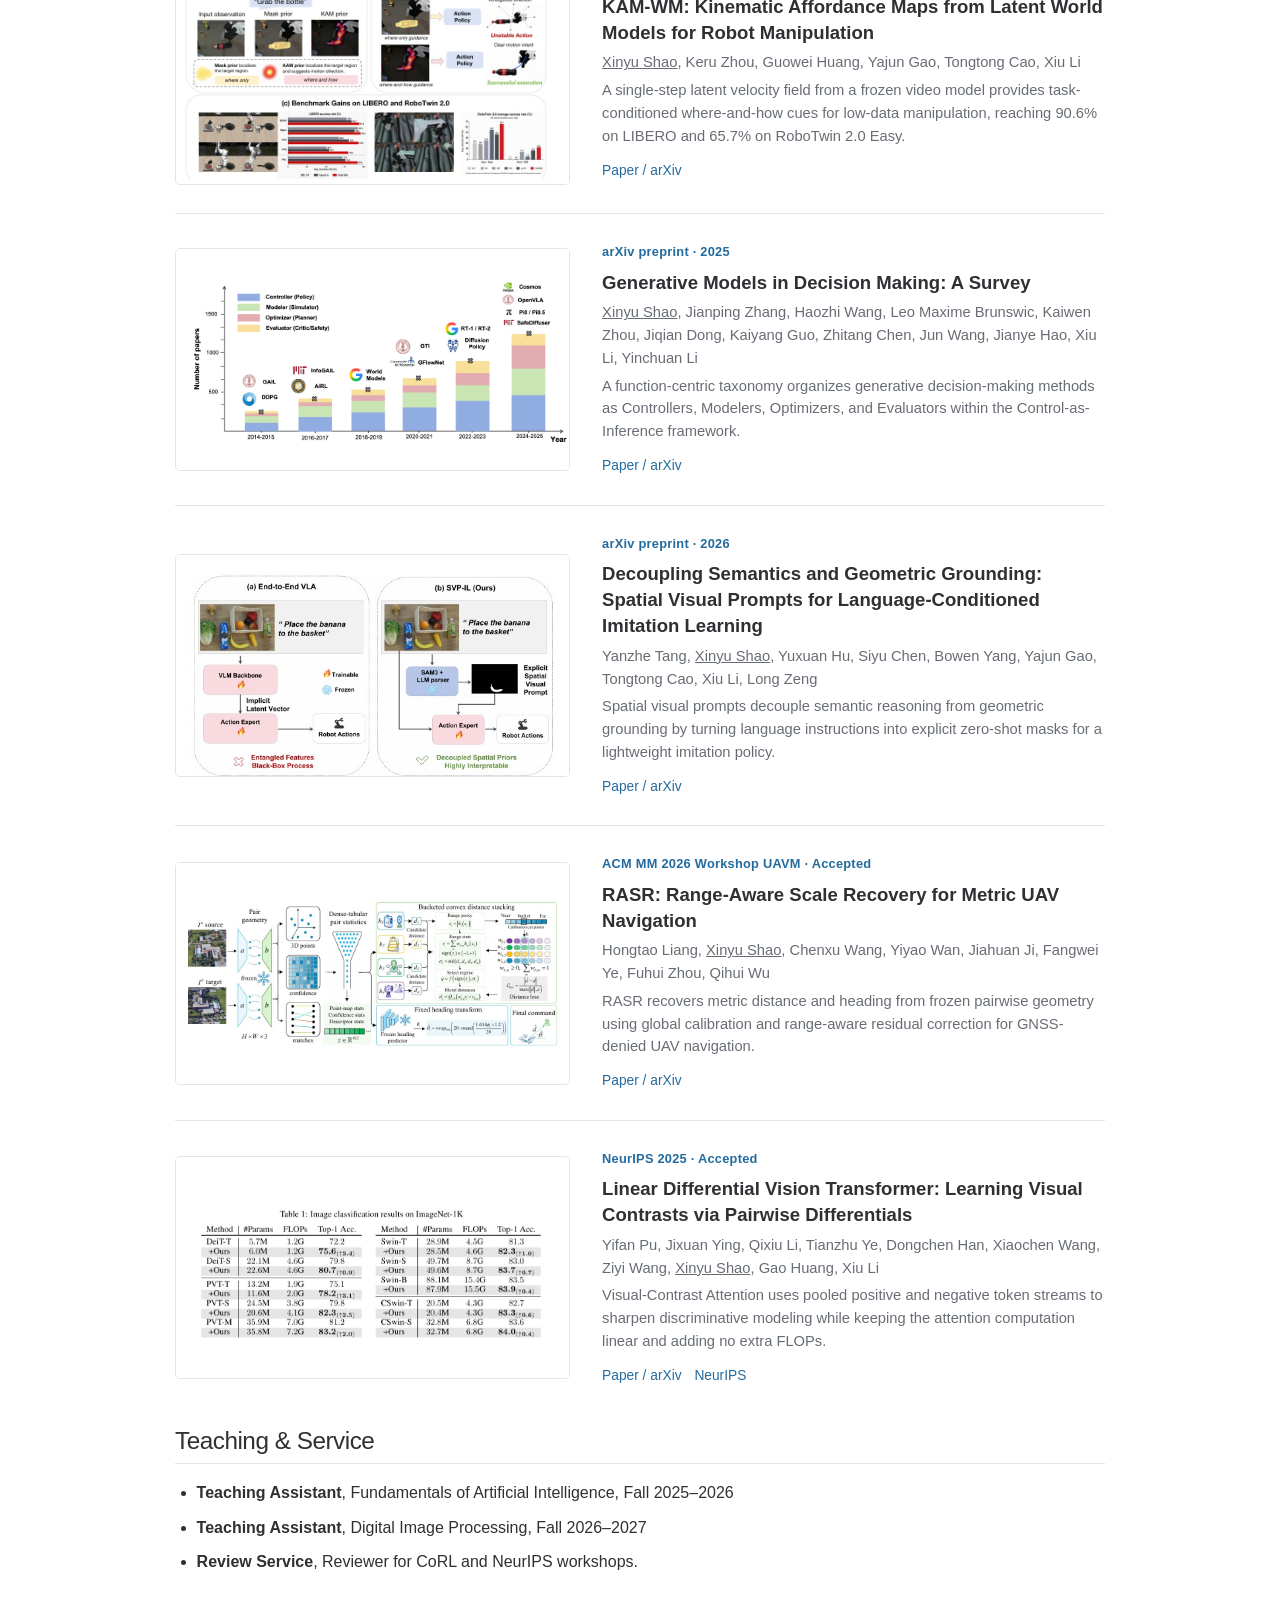
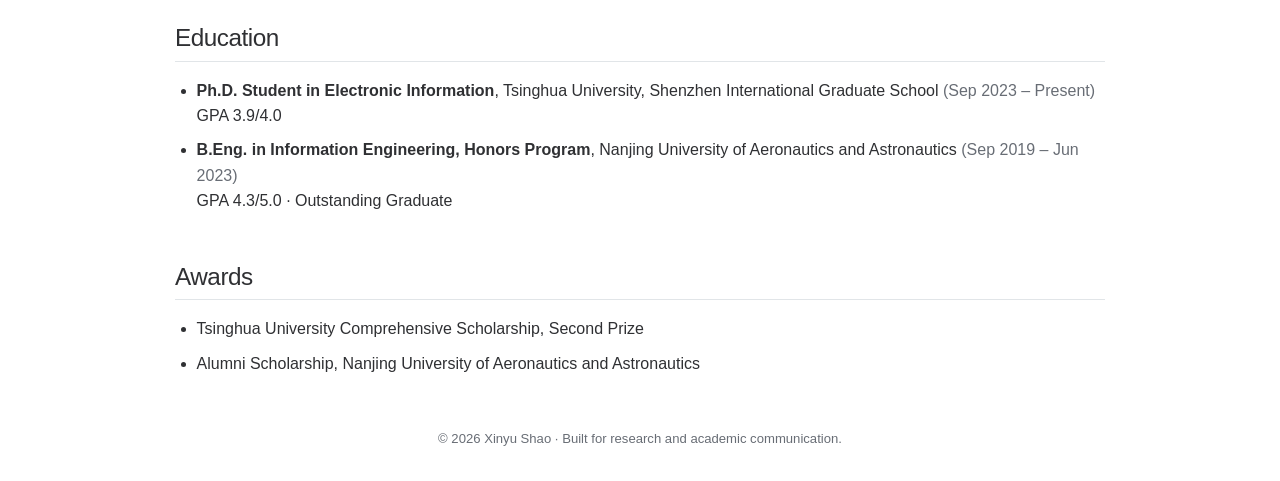
==== commit 63bb028a: "Remove detailed experience section" ====
--- a/index.html
+++ b/index.html
@@ -20,7 +20,6 @@
                 <a href="#about">About</a>
                 <a href="#news">News</a>
                 <a href="#research">Research</a>
-                <a href="#experience">Experience</a>
                 <a href="#service">Teaching &amp; Service</a>
                 <a href="#education">Education</a>
                 <a href="#awards">Awards</a>
@@ -156,22 +155,6 @@
             </div>
         </section>
 
-        <section id="experience" class="academic-section" aria-labelledby="experience-heading">
-            <h2 id="experience-heading">Experience</h2>
-            <div class="timeline-item">
-                <div class="timeline-heading">
-                    <h3>Embodied AI Algorithm Research Intern</h3>
-                    <time datetime="2025-08">Aug 2025 – Present</time>
-                </div>
-                <p class="organization">Large Model Algorithm Lab, Huawei 2012 Lab</p>
-                <ul class="detail-list">
-                    <li>Collected, cleaned, annotated, and trained on <strong>2,000 real-world trajectories across five tasks</strong> on the ALOHA bimanual platform; adapted OpenVLA, π<sub>0</sub>, and π<sub>0.5</sub> fine-tuning pipelines.</li>
-                    <li>Developed an offline reinforcement fine-tuning pipeline using SAM2/DINO-based cloth-coverage rewards and <strong>77 human-intervention trajectories</strong>, improving real-world cloth-flattening success from <strong>30% to 65%</strong>.</li>
-                    <li>Built a single-step latent interaction prior from a frozen Wan 2.2 video model and integrated eight compressed LIP tokens into downstream policies. Evaluation reached <strong>90.6% on LIBERO</strong> and <strong>65.7% across 50 RoboTwin 2.0 tasks</strong>.</li>
-                </ul>
-            </div>
-        </section>
-
         <section id="service" class="academic-section" aria-labelledby="service-heading">
             <h2 id="service-heading">Teaching &amp; Service</h2>
             <ul class="compact-list">
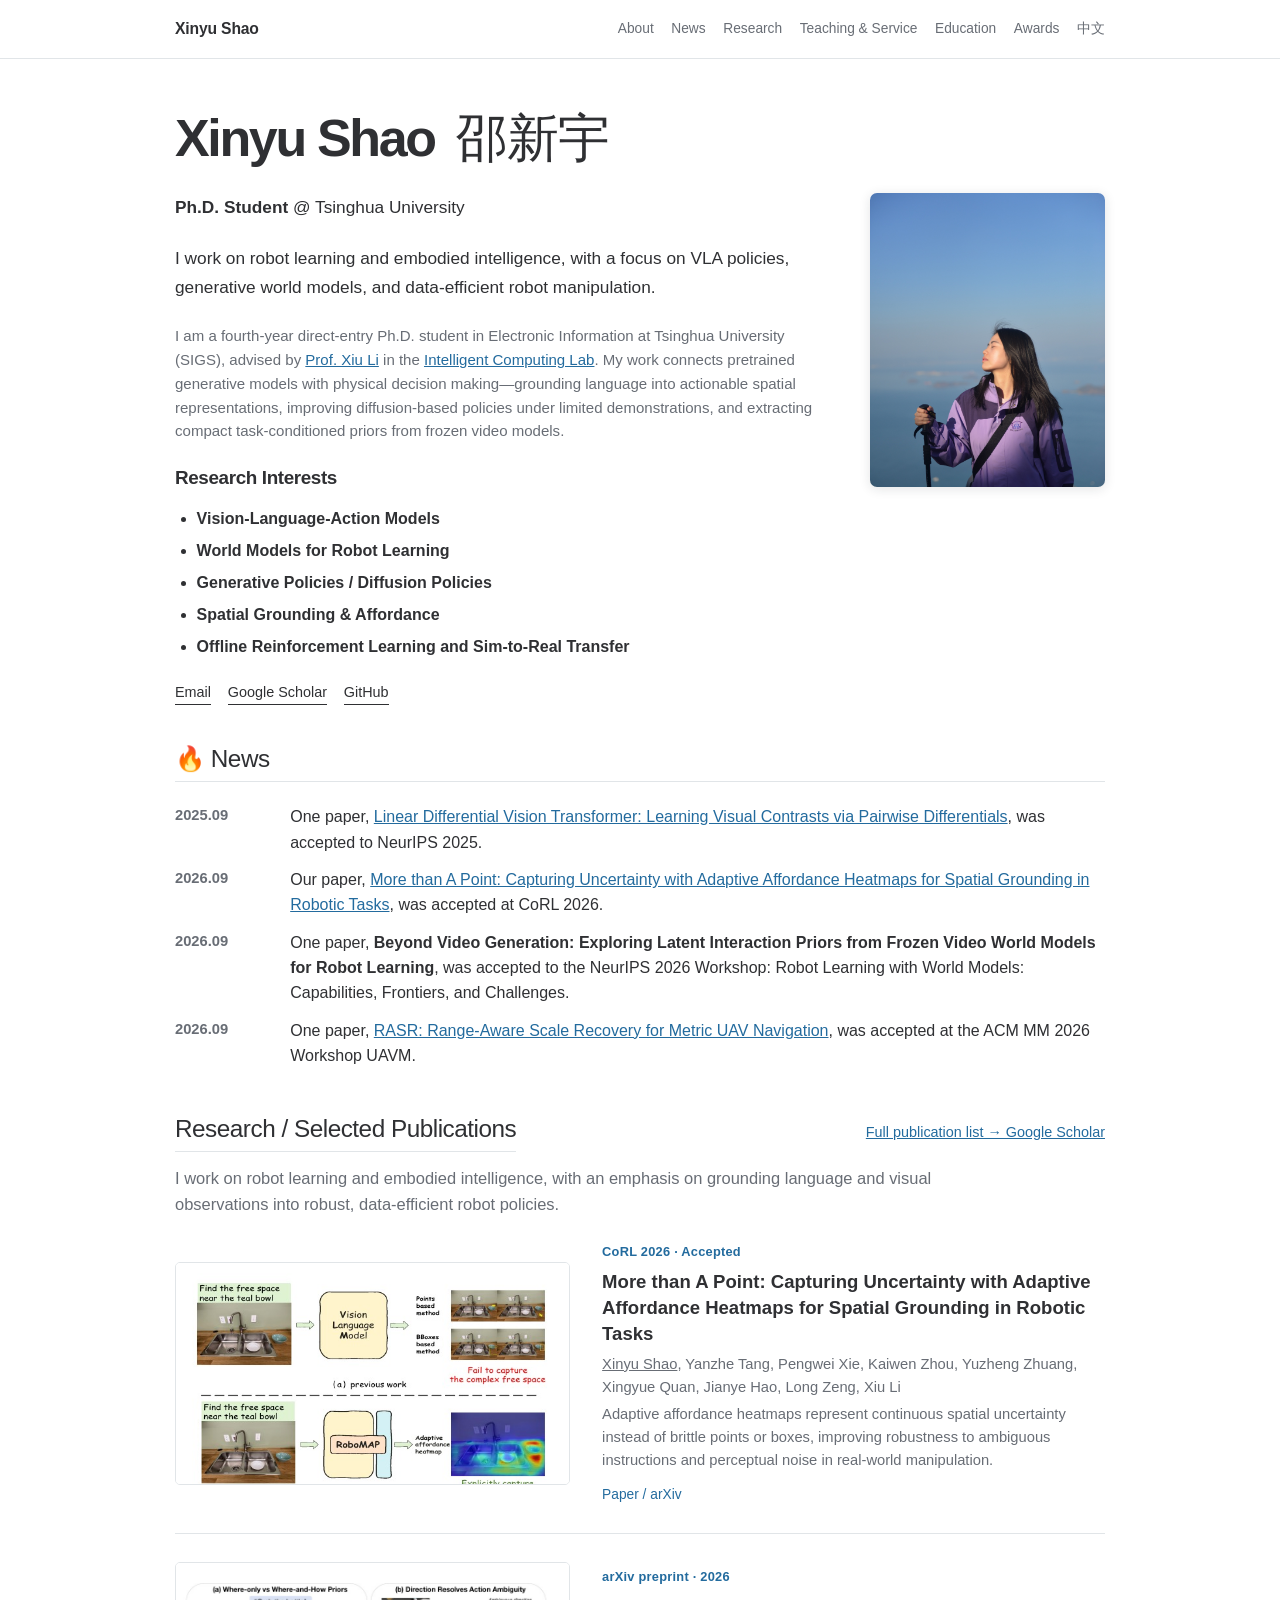
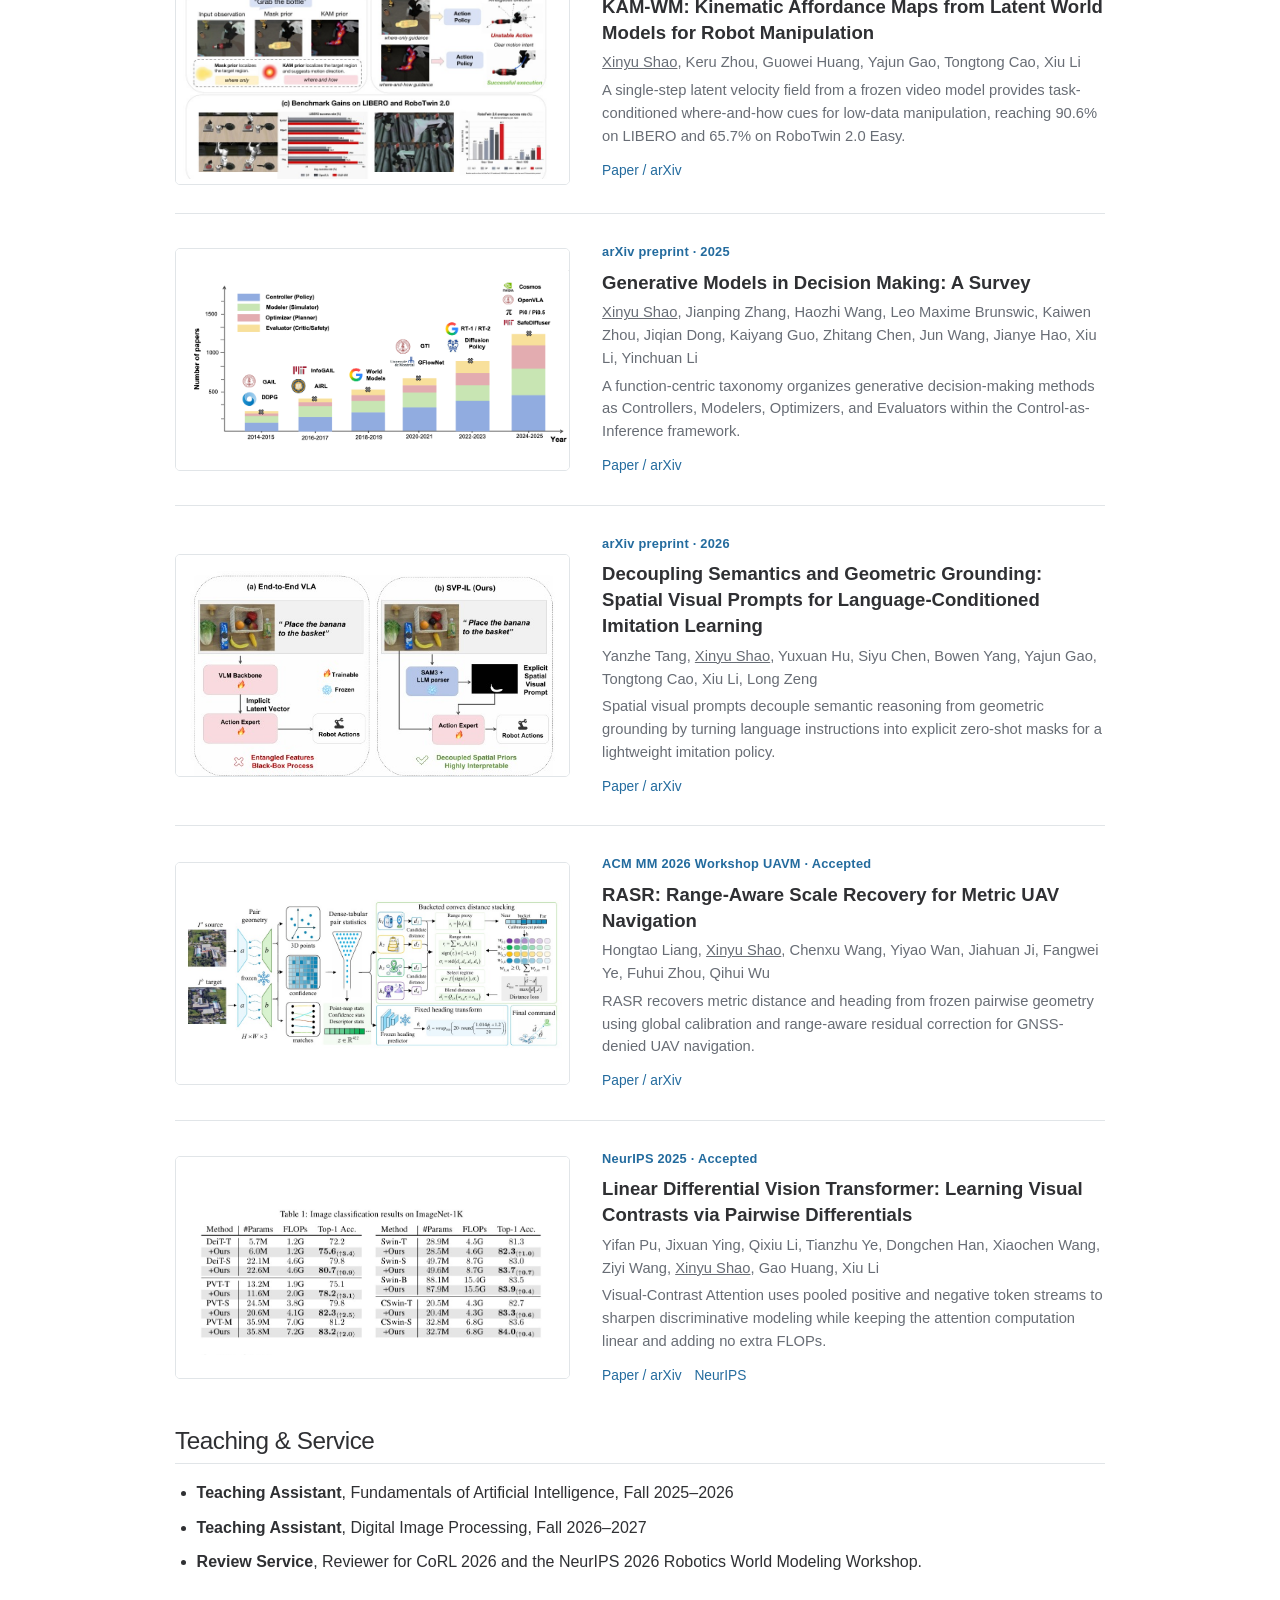
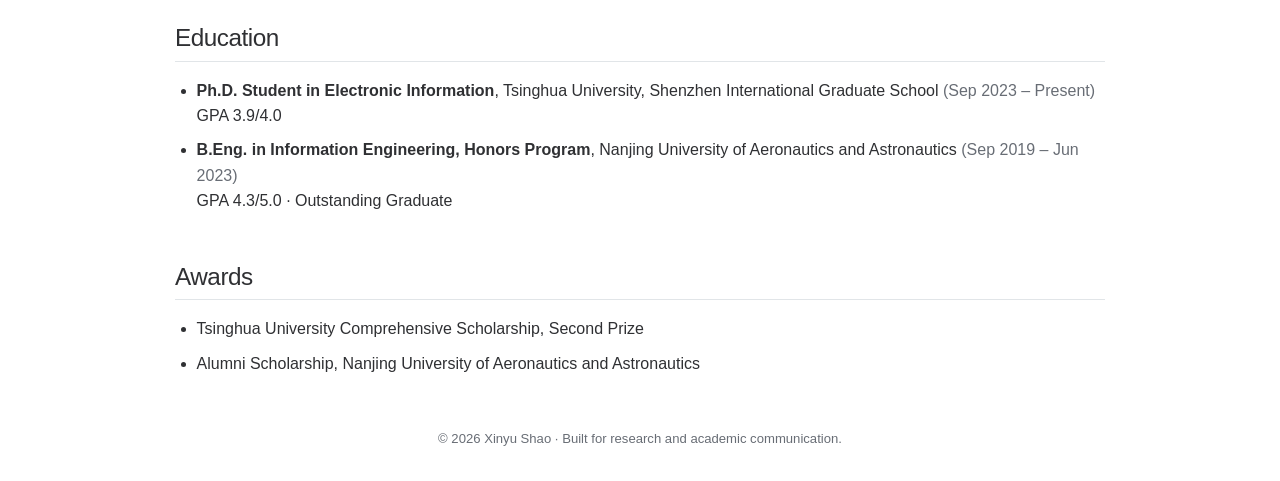
==== commit f3908b33: "Specify review service venues" ====
--- a/index.html
+++ b/index.html
@@ -160,7 +160,7 @@
             <ul class="compact-list">
                 <li><strong>Teaching Assistant</strong>, Fundamentals of Artificial Intelligence, Fall 2025–2026</li>
                 <li><strong>Teaching Assistant</strong>, Digital Image Processing, Fall 2026–2027</li>
-                <li><strong>Review Service</strong>, Reviewer for CoRL and NeurIPS workshops.</li>
+                <li><strong>Review Service</strong>, Reviewer for CoRL 2026 and the NeurIPS 2026 Robotics World Modeling Workshop.</li>
             </ul>
         </section>
 
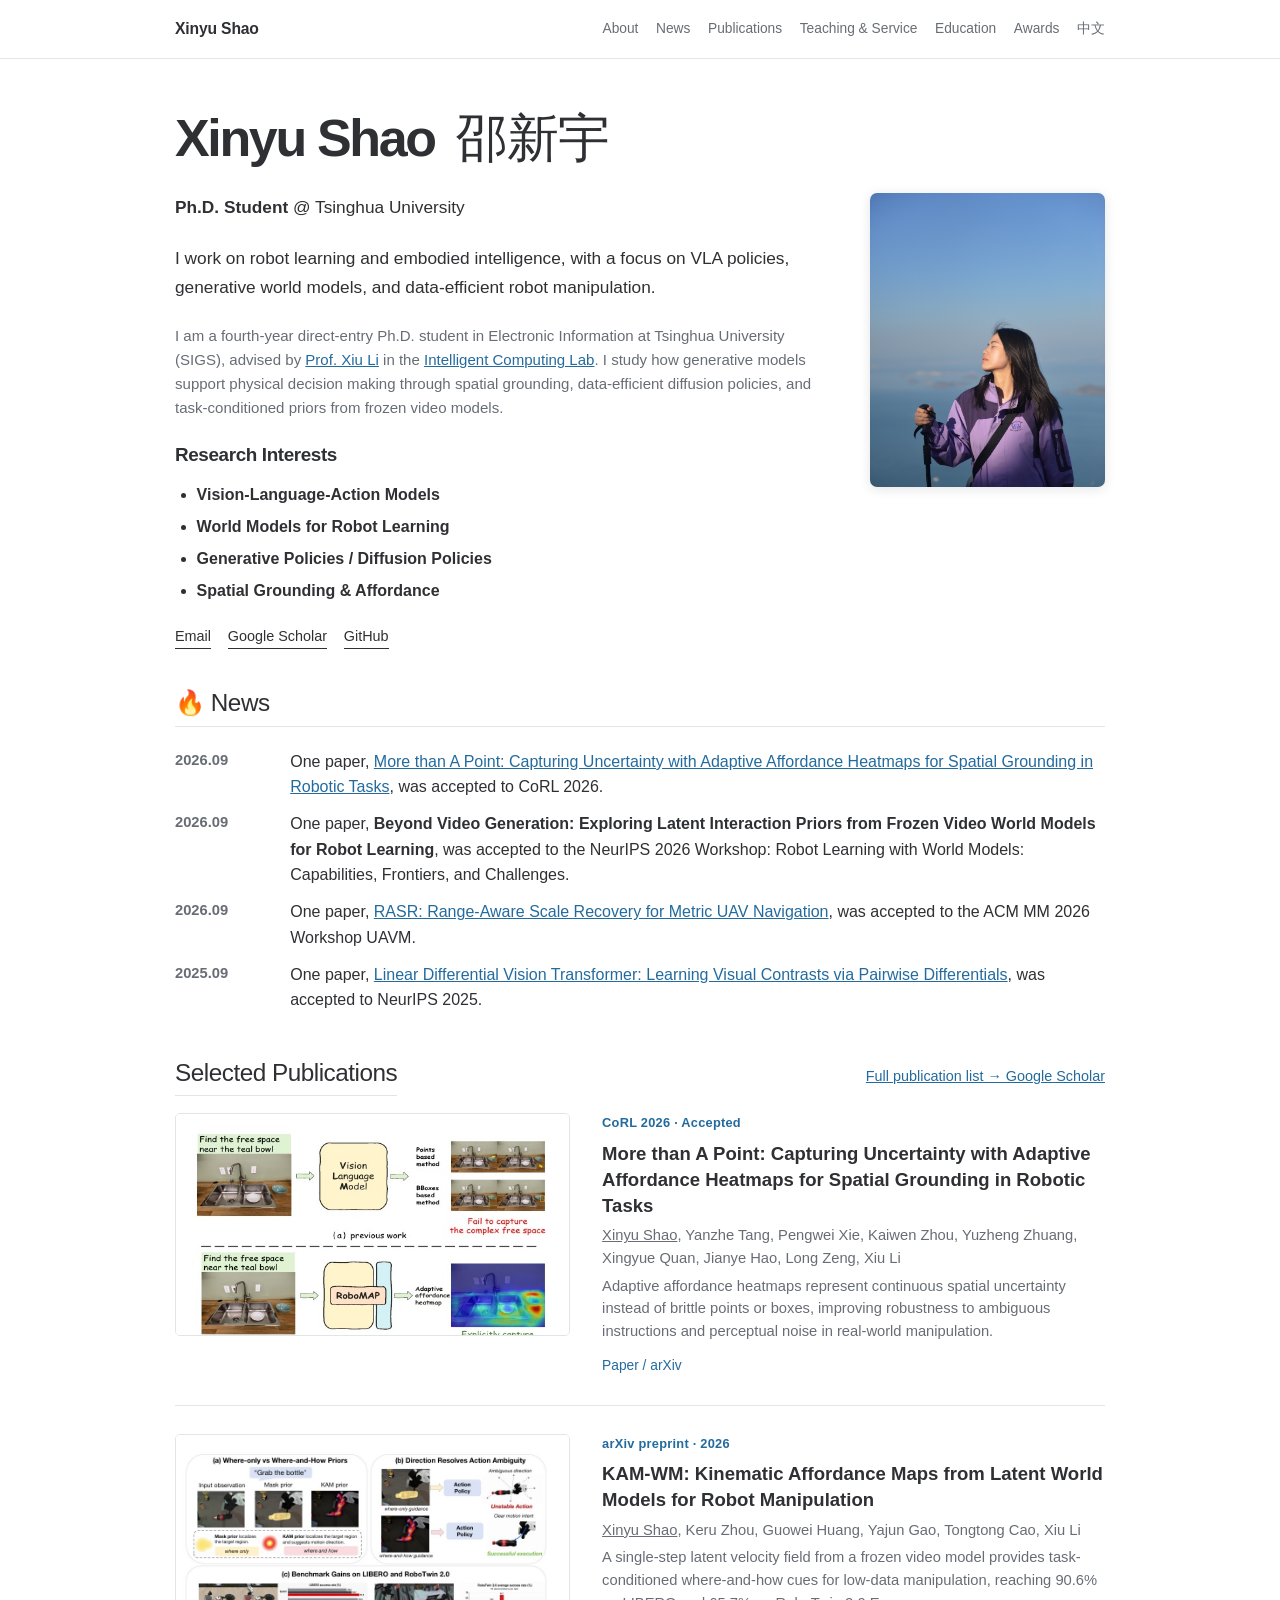
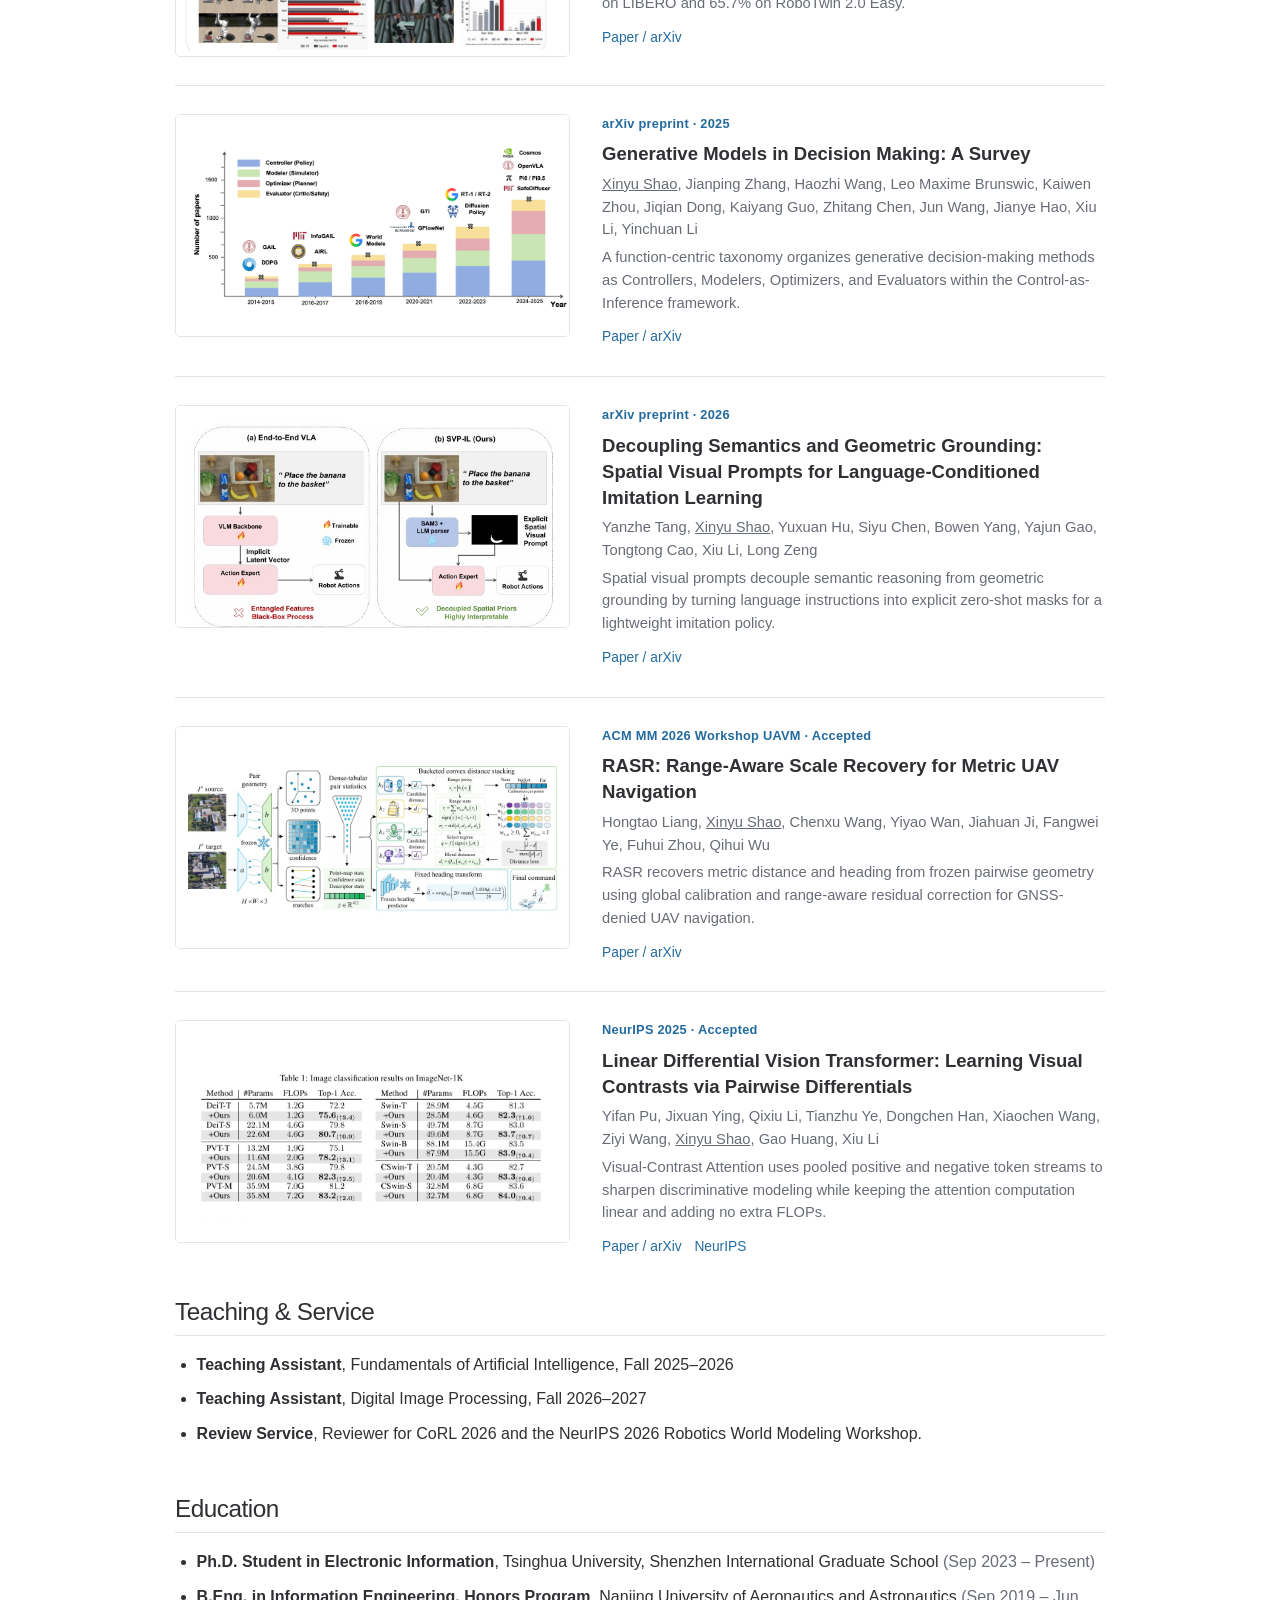
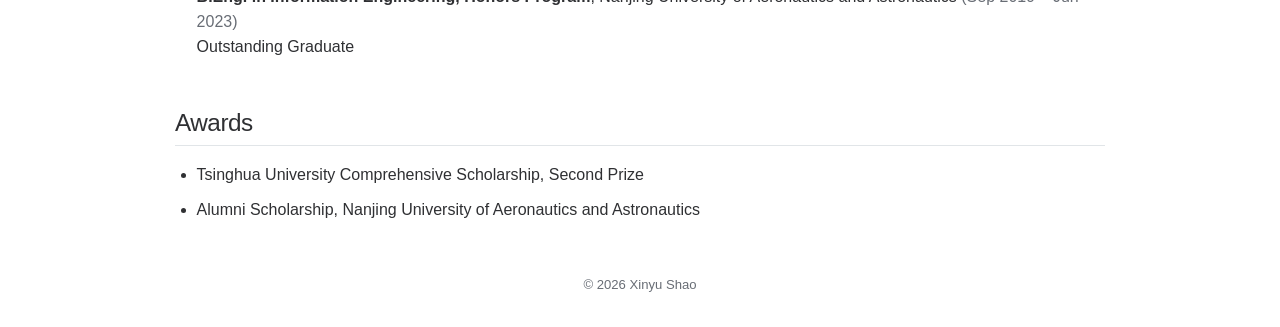
==== commit d6943eca: "Refine academic homepage presentation" ====
--- a/index.html
+++ b/index.html
@@ -8,7 +8,7 @@
     <link rel="canonical" href="https://xyshao23.github.io/">
     <link rel="alternate" hreflang="en" href="https://xyshao23.github.io/">
     <link rel="alternate" hreflang="zh-CN" href="https://xyshao23.github.io/zh.html">
-    <link rel="stylesheet" href="styles.css?v=research-20261004">
+    <link rel="stylesheet" href="styles.css?v=second-pass-20261004">
 </head>
 <body class="academic-home">
     <a class="skip-link" href="#main-content">Skip to content</a>
@@ -19,7 +19,7 @@
             <nav class="academic-nav__links" aria-label="Primary navigation">
                 <a href="#about">About</a>
                 <a href="#news">News</a>
-                <a href="#research">Research</a>
+                <a href="#publications">Publications</a>
                 <a href="#service">Teaching &amp; Service</a>
                 <a href="#education">Education</a>
                 <a href="#awards">Awards</a>
@@ -35,7 +35,7 @@
                 <div class="academic-intro">
                     <p class="identity-line"><strong>Ph.D. Student</strong> @ Tsinghua University</p>
                     <p class="research-statement">I work on robot learning and embodied intelligence, with a focus on VLA policies, generative world models, and data-efficient robot manipulation.</p>
-                    <p class="research-context muted">I am a fourth-year direct-entry Ph.D. student in Electronic Information at Tsinghua University (SIGS), advised by <a href="https://scholar.google.com/citations?user=Xrh1OIUAAAAJ&amp;hl=en" target="_blank" rel="noopener noreferrer">Prof. Xiu Li</a> in the <a href="https://thusigsiclab.github.io/thu.github.io/" target="_blank" rel="noopener noreferrer">Intelligent Computing Lab</a>. My work connects pretrained generative models with physical decision making—grounding language into actionable spatial representations, improving diffusion-based policies under limited demonstrations, and extracting compact task-conditioned priors from frozen video models.</p>
+                    <p class="research-context muted">I am a fourth-year direct-entry Ph.D. student in Electronic Information at Tsinghua University (SIGS), advised by <a href="https://scholar.google.com/citations?user=Xrh1OIUAAAAJ&amp;hl=en" target="_blank" rel="noopener noreferrer">Prof. Xiu Li</a> in the <a href="https://thusigsiclab.github.io/thu.github.io/" target="_blank" rel="noopener noreferrer">Intelligent Computing Lab</a>. I study how generative models support physical decision making through spatial grounding, data-efficient diffusion policies, and task-conditioned priors from frozen video models.</p>
 
                     <h2>Research Interests</h2>
                     <ul class="research-interests">
@@ -43,7 +43,6 @@
                         <li><strong>World Models for Robot Learning</strong></li>
                         <li><strong>Generative Policies / Diffusion Policies</strong></li>
                         <li><strong>Spatial Grounding &amp; Affordance</strong></li>
-                        <li><strong>Offline Reinforcement Learning and Sim-to-Real Transfer</strong></li>
                     </ul>
 
                     <div class="academic-social" aria-label="Contact links">
@@ -62,12 +61,8 @@
             <h2 id="news-heading">🔥 News</h2>
             <div class="news-list">
                 <div class="news-item">
-                    <time datetime="2025-09">2025.09</time>
-                    <p>One paper, <a href="https://arxiv.org/abs/2511.00833" target="_blank" rel="noopener noreferrer">Linear Differential Vision Transformer: Learning Visual Contrasts via Pairwise Differentials</a>, was accepted to NeurIPS 2025.</p>
-                </div>
-                <div class="news-item">
                     <time datetime="2026-09">2026.09</time>
-                    <p>Our paper, <a href="https://arxiv.org/abs/2510.10912" target="_blank" rel="noopener noreferrer">More than A Point: Capturing Uncertainty with Adaptive Affordance Heatmaps for Spatial Grounding in Robotic Tasks</a>, was accepted at CoRL 2026.</p>
+                    <p>One paper, <a href="https://arxiv.org/abs/2510.10912" target="_blank" rel="noopener noreferrer">More than A Point: Capturing Uncertainty with Adaptive Affordance Heatmaps for Spatial Grounding in Robotic Tasks</a>, was accepted to CoRL 2026.</p>
                 </div>
                 <div class="news-item">
                     <time datetime="2026-09">2026.09</time>
@@ -75,17 +70,20 @@
                 </div>
                 <div class="news-item">
                     <time datetime="2026-09">2026.09</time>
-                    <p>One paper, <a href="https://arxiv.org/abs/2607.09815" target="_blank" rel="noopener noreferrer">RASR: Range-Aware Scale Recovery for Metric UAV Navigation</a>, was accepted at the ACM MM 2026 Workshop UAVM.</p>
+                    <p>One paper, <a href="https://arxiv.org/abs/2607.09815" target="_blank" rel="noopener noreferrer">RASR: Range-Aware Scale Recovery for Metric UAV Navigation</a>, was accepted to the ACM MM 2026 Workshop UAVM.</p>
+                </div>
+                <div class="news-item">
+                    <time datetime="2025-09">2025.09</time>
+                    <p>One paper, <a href="https://arxiv.org/abs/2511.00833" target="_blank" rel="noopener noreferrer">Linear Differential Vision Transformer: Learning Visual Contrasts via Pairwise Differentials</a>, was accepted to NeurIPS 2025.</p>
                 </div>
             </div>
         </section>
 
-        <section id="research" class="academic-section research-section" aria-labelledby="research-heading">
+        <section id="publications" class="academic-section research-section" aria-labelledby="publications-heading">
             <div class="section-title-row">
-                <h2 id="research-heading">Research / Selected Publications</h2>
+                <h2 id="publications-heading">Selected Publications</h2>
                 <a class="section-note" href="https://scholar.google.com/citations?user=i7L7Gd4AAAAJ&amp;hl=en" target="_blank" rel="noopener noreferrer">Full publication list → Google Scholar</a>
             </div>
-            <p class="research-overview">I work on robot learning and embodied intelligence, with an emphasis on grounding language and visual observations into robust, data-efficient robot policies.</p>
             <div class="research-list">
                 <article class="research-item">
                     <div class="research-figure"><img src="assets/research/more-than-a-point.jpg" alt="Adaptive affordance heatmap comparison for More than A Point" loading="eager"></div>
@@ -167,8 +165,8 @@
         <section id="education" class="academic-section" aria-labelledby="education-heading">
             <h2 id="education-heading">Education</h2>
             <ul class="compact-list">
-                <li><strong>Ph.D. Student in Electronic Information</strong>, Tsinghua University, Shenzhen International Graduate School <span class="muted">(Sep 2023 – Present)</span><br>GPA 3.9/4.0</li>
-                <li><strong>B.Eng. in Information Engineering, Honors Program</strong>, Nanjing University of Aeronautics and Astronautics <span class="muted">(Sep 2019 – Jun 2023)</span><br>GPA 4.3/5.0 · Outstanding Graduate</li>
+                <li><strong>Ph.D. Student in Electronic Information</strong>, Tsinghua University, Shenzhen International Graduate School <span class="muted">(Sep 2023 – Present)</span></li>
+                <li><strong>B.Eng. in Information Engineering, Honors Program</strong>, Nanjing University of Aeronautics and Astronautics <span class="muted">(Sep 2019 – Jun 2023)</span><br>Outstanding Graduate</li>
             </ul>
         </section>
 
@@ -181,6 +179,6 @@
         </section>
     </main>
 
-    <footer class="academic-footer">© 2026 Xinyu Shao · Built for research and academic communication.</footer>
+    <footer class="academic-footer">© 2026 Xinyu Shao</footer>
 </body>
 </html>
--- a/styles.css
+++ b/styles.css
@@ -260,13 +260,6 @@
     margin: 0;
 }
 
-.research-overview {
-    max-width: 760px;
-    margin: -0.25rem 0 1.55rem;
-    color: var(--muted);
-    font-size: 1.03rem;
-}
-
 .research-list {
     display: flex;
     flex-direction: column;
@@ -277,7 +270,7 @@
     display: grid;
     grid-template-columns: minmax(260px, 0.88fr) minmax(0, 1.12fr);
     gap: 2rem;
-    align-items: center;
+    align-items: start;
     padding-bottom: 1.75rem;
     border-bottom: 1px solid var(--border);
 }
@@ -288,6 +281,7 @@
 }
 
 .research-figure {
+    min-width: 0;
     overflow: hidden;
     border: 1px solid var(--border);
     border-radius: 5px;
@@ -297,6 +291,7 @@
 .research-figure img {
     display: block;
     width: 100%;
+    max-width: 100%;
     aspect-ratio: 16 / 9;
     object-fit: contain;
     background: #ffffff;
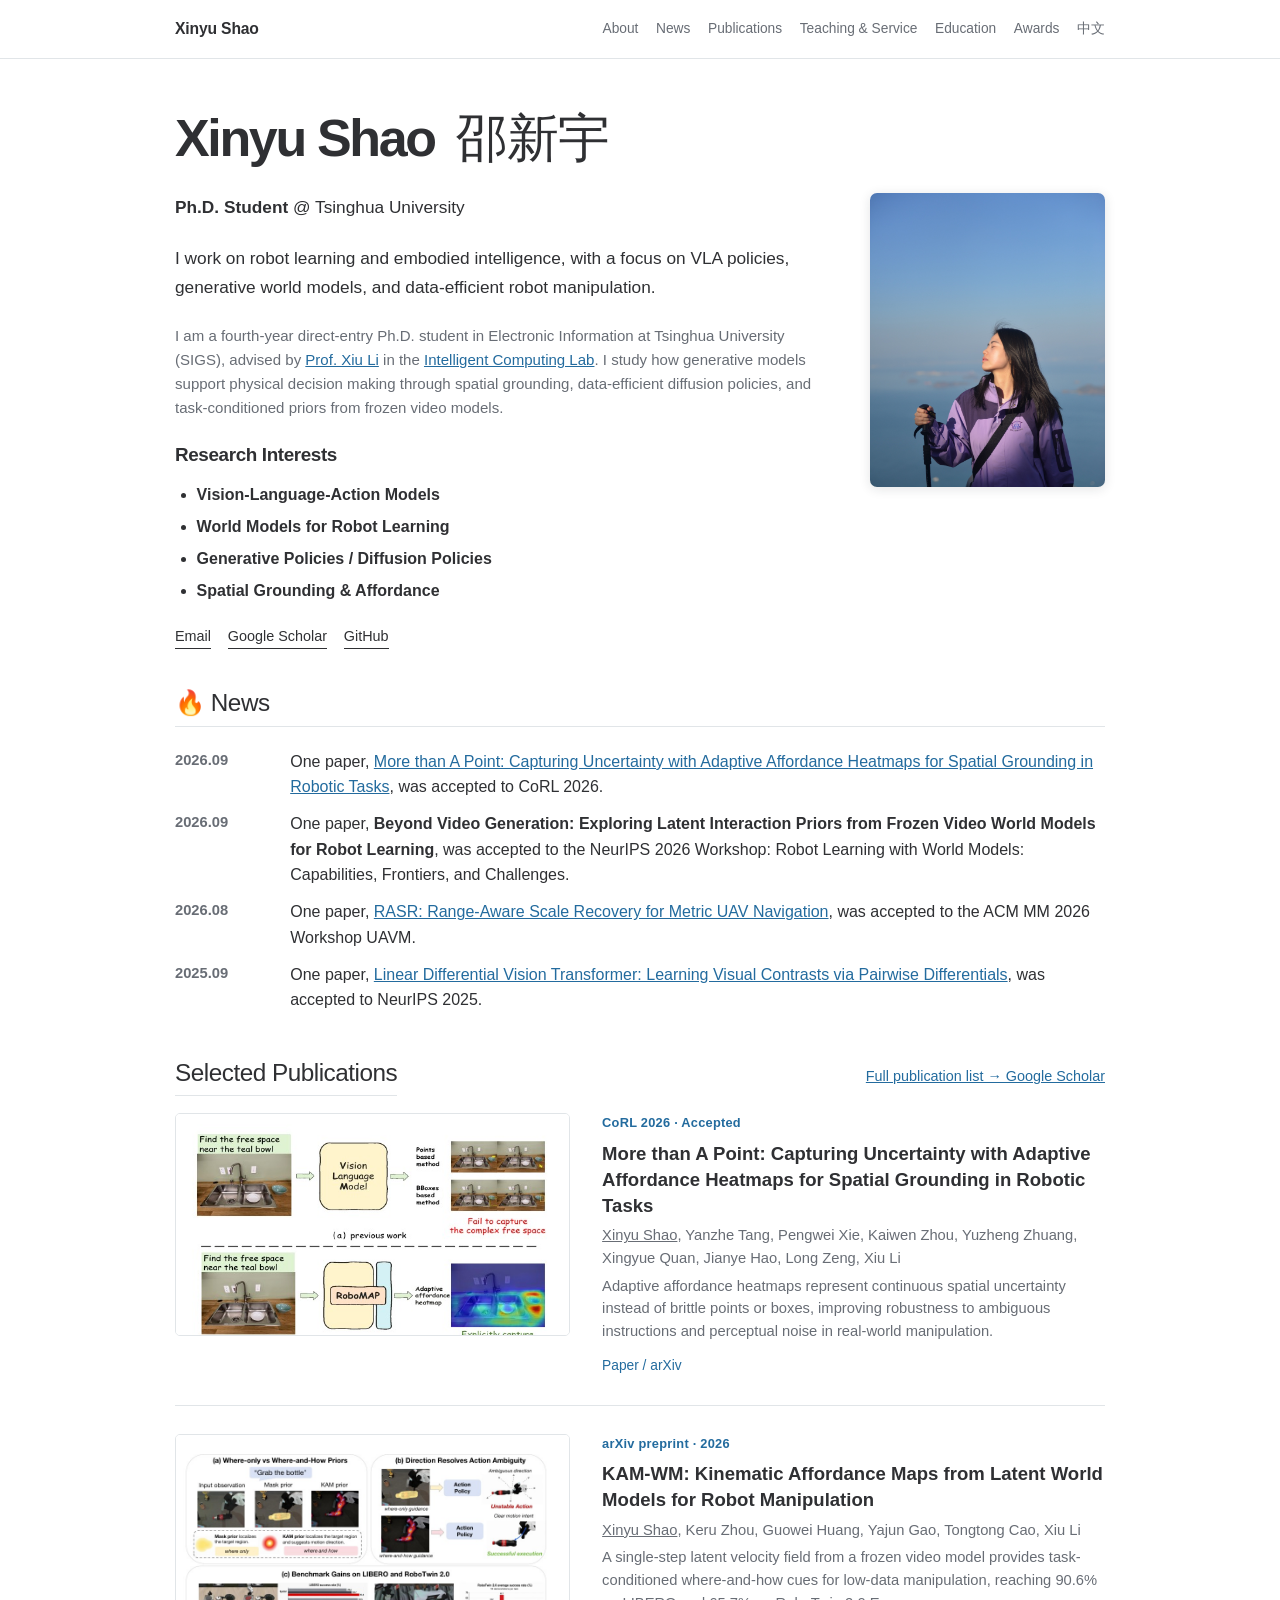
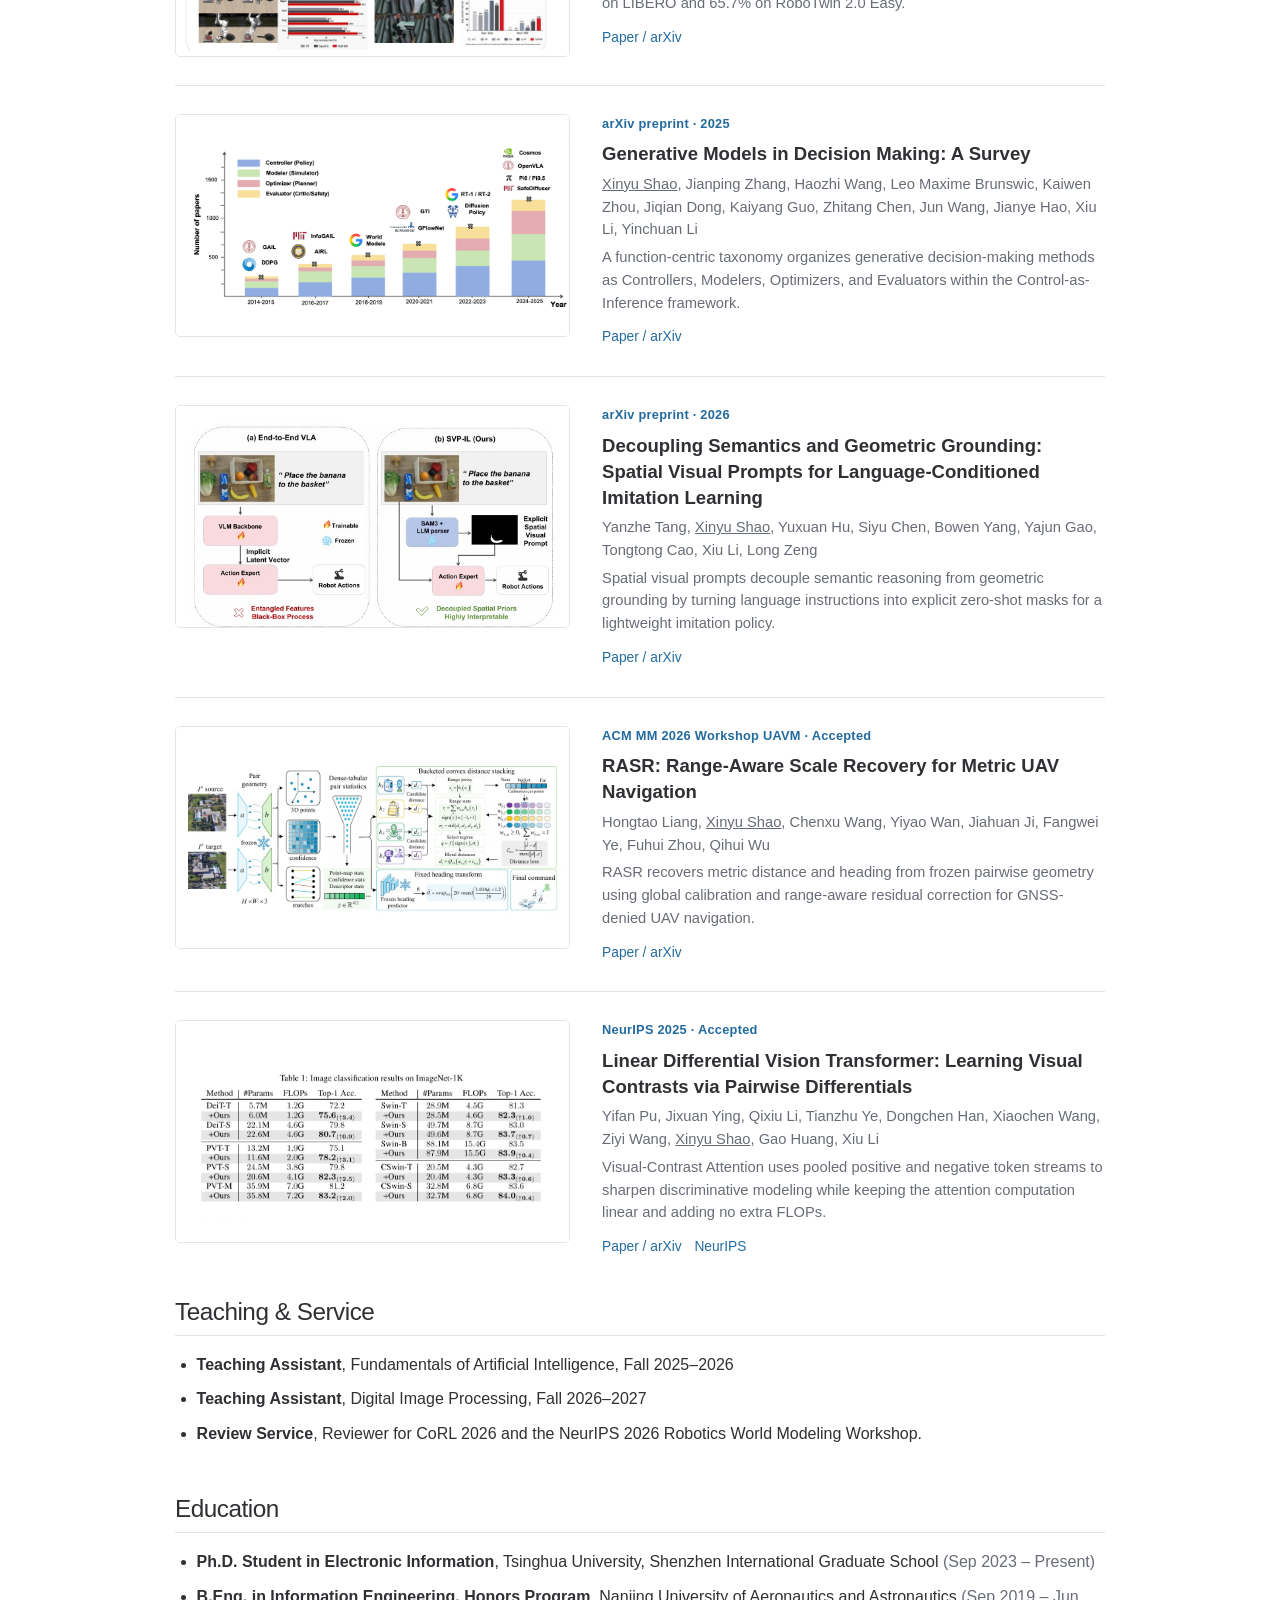
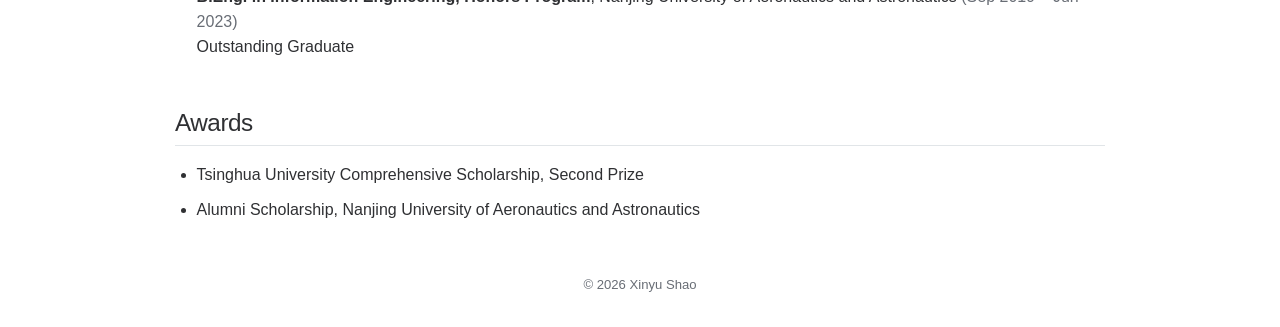
==== commit debd7e50: "Correct RASR news date" ====
--- a/index.html
+++ b/index.html
@@ -69,7 +69,7 @@
                     <p>One paper, <strong>Beyond Video Generation: Exploring Latent Interaction Priors from Frozen Video World Models for Robot Learning</strong>, was accepted to the NeurIPS 2026 Workshop: Robot Learning with World Models: Capabilities, Frontiers, and Challenges.</p>
                 </div>
                 <div class="news-item">
-                    <time datetime="2026-09">2026.09</time>
+                    <time datetime="2026-08">2026.08</time>
                     <p>One paper, <a href="https://arxiv.org/abs/2607.09815" target="_blank" rel="noopener noreferrer">RASR: Range-Aware Scale Recovery for Metric UAV Navigation</a>, was accepted to the ACM MM 2026 Workshop UAVM.</p>
                 </div>
                 <div class="news-item">
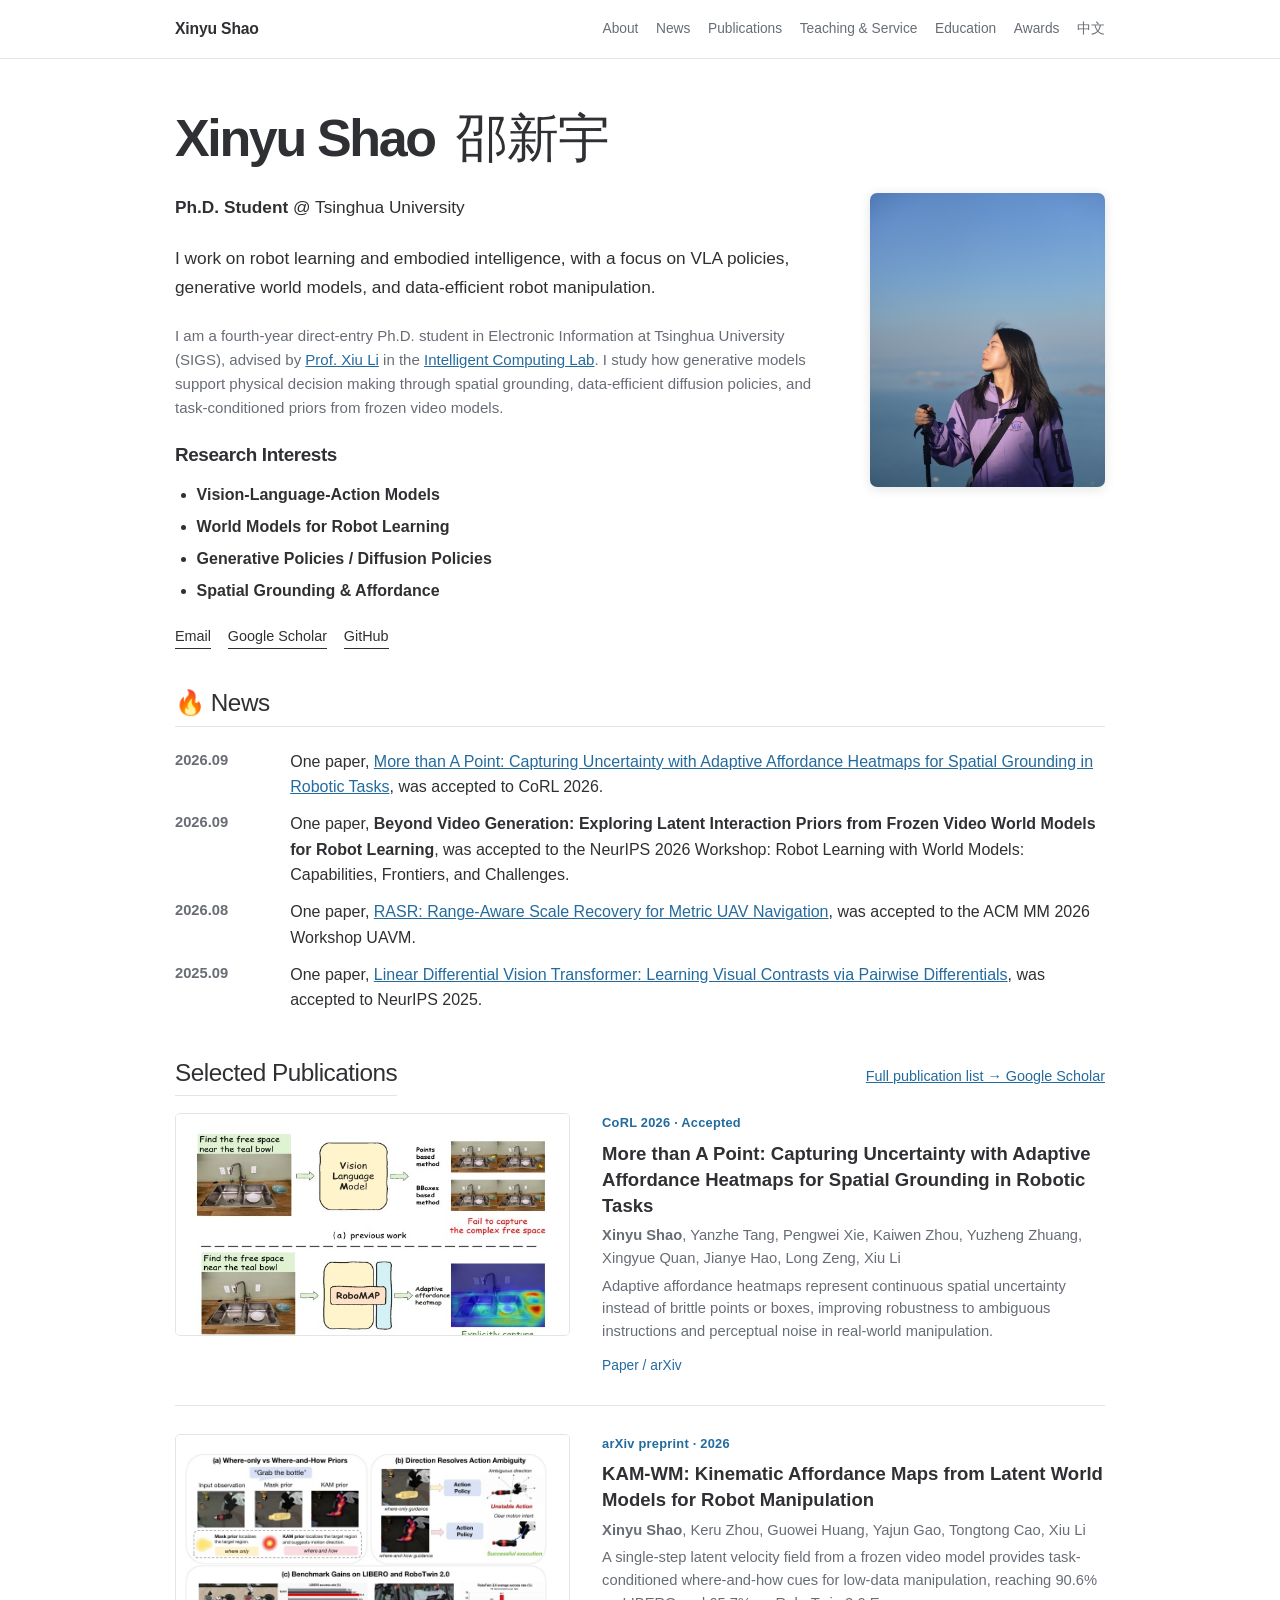
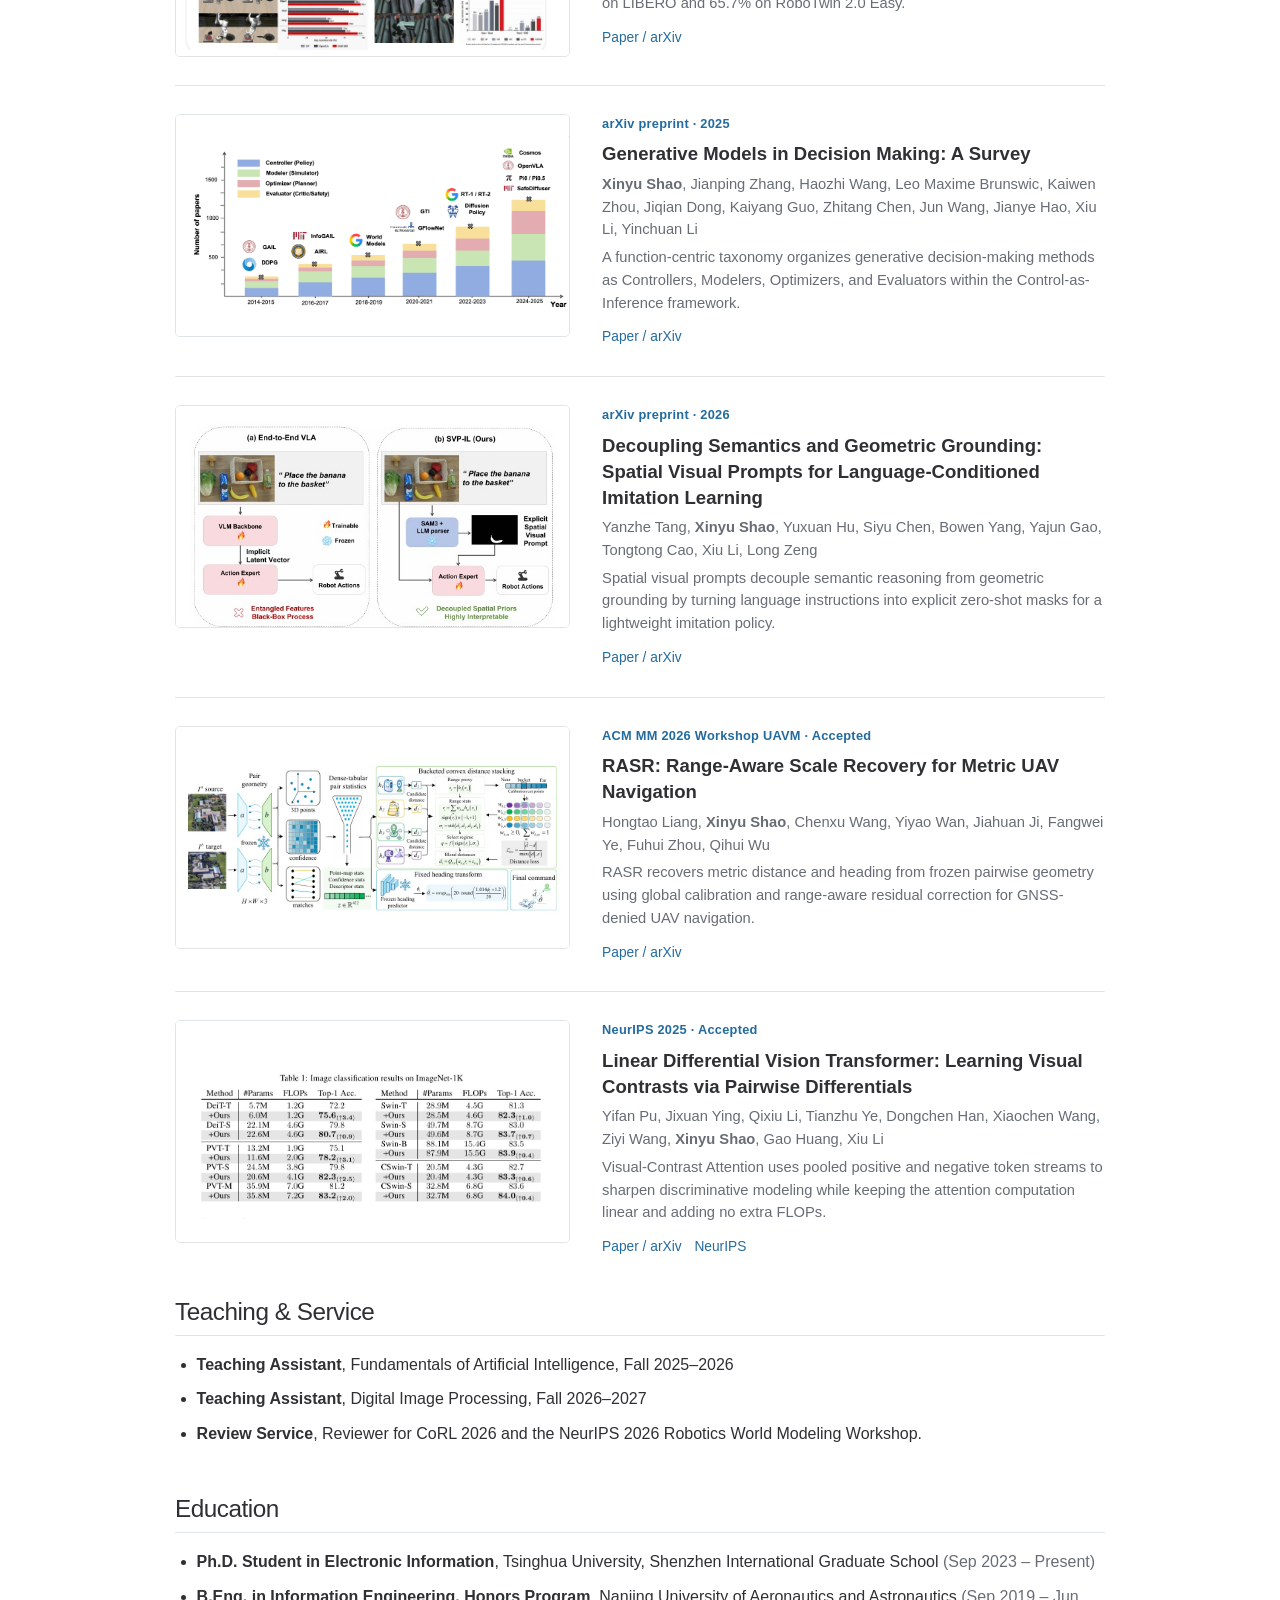
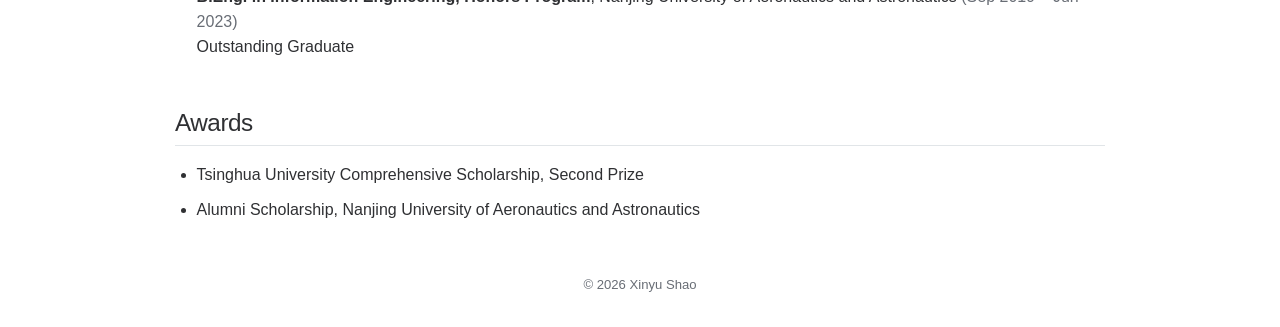
==== commit 2c5fb808: "Emphasize author name in publication lists" ====
--- a/index.html
+++ b/index.html
@@ -90,7 +90,7 @@
                     <div class="research-content">
                         <p class="research-kicker">CoRL 2026 · Accepted</p>
                         <h3><a href="https://arxiv.org/abs/2510.10912" target="_blank" rel="noopener noreferrer">More than A Point: Capturing Uncertainty with Adaptive Affordance Heatmaps for Spatial Grounding in Robotic Tasks</a></h3>
-                        <p class="research-authors"><u>Xinyu Shao</u>, Yanzhe Tang, Pengwei Xie, Kaiwen Zhou, Yuzheng Zhuang, Xingyue Quan, Jianye Hao, Long Zeng, Xiu Li</p>
+                        <p class="research-authors"><strong>Xinyu Shao</strong>, Yanzhe Tang, Pengwei Xie, Kaiwen Zhou, Yuzheng Zhuang, Xingyue Quan, Jianye Hao, Long Zeng, Xiu Li</p>
                         <p class="research-description">Adaptive affordance heatmaps represent continuous spatial uncertainty instead of brittle points or boxes, improving robustness to ambiguous instructions and perceptual noise in real-world manipulation.</p>
                         <p class="research-links"><a href="https://arxiv.org/abs/2510.10912" target="_blank" rel="noopener noreferrer">Paper / arXiv</a></p>
                     </div>
@@ -101,7 +101,7 @@
                     <div class="research-content">
                         <p class="research-kicker">arXiv preprint · 2026</p>
                         <h3><a href="https://arxiv.org/abs/2607.04652" target="_blank" rel="noopener noreferrer">KAM-WM: Kinematic Affordance Maps from Latent World Models for Robot Manipulation</a></h3>
-                        <p class="research-authors"><u>Xinyu Shao</u>, Keru Zhou, Guowei Huang, Yajun Gao, Tongtong Cao, Xiu Li</p>
+                        <p class="research-authors"><strong>Xinyu Shao</strong>, Keru Zhou, Guowei Huang, Yajun Gao, Tongtong Cao, Xiu Li</p>
                         <p class="research-description">A single-step latent velocity field from a frozen video model provides task-conditioned where-and-how cues for low-data manipulation, reaching 90.6% on LIBERO and 65.7% on RoboTwin 2.0 Easy.</p>
                         <p class="research-links"><a href="https://arxiv.org/abs/2607.04652" target="_blank" rel="noopener noreferrer">Paper / arXiv</a></p>
                     </div>
@@ -112,7 +112,7 @@
                     <div class="research-content">
                         <p class="research-kicker">arXiv preprint · 2025</p>
                         <h3><a href="https://arxiv.org/abs/2502.17100" target="_blank" rel="noopener noreferrer">Generative Models in Decision Making: A Survey</a></h3>
-                        <p class="research-authors"><u>Xinyu Shao</u>, Jianping Zhang, Haozhi Wang, Leo Maxime Brunswic, Kaiwen Zhou, Jiqian Dong, Kaiyang Guo, Zhitang Chen, Jun Wang, Jianye Hao, Xiu Li, Yinchuan Li</p>
+                        <p class="research-authors"><strong>Xinyu Shao</strong>, Jianping Zhang, Haozhi Wang, Leo Maxime Brunswic, Kaiwen Zhou, Jiqian Dong, Kaiyang Guo, Zhitang Chen, Jun Wang, Jianye Hao, Xiu Li, Yinchuan Li</p>
                         <p class="research-description">A function-centric taxonomy organizes generative decision-making methods as Controllers, Modelers, Optimizers, and Evaluators within the Control-as-Inference framework.</p>
                         <p class="research-links"><a href="https://arxiv.org/abs/2502.17100" target="_blank" rel="noopener noreferrer">Paper / arXiv</a></p>
                     </div>
@@ -123,7 +123,7 @@
                     <div class="research-content">
                         <p class="research-kicker">arXiv preprint · 2026</p>
                         <h3><a href="https://arxiv.org/abs/2606.25360" target="_blank" rel="noopener noreferrer">Decoupling Semantics and Geometric Grounding: Spatial Visual Prompts for Language-Conditioned Imitation Learning</a></h3>
-                        <p class="research-authors">Yanzhe Tang, <u>Xinyu Shao</u>, Yuxuan Hu, Siyu Chen, Bowen Yang, Yajun Gao, Tongtong Cao, Xiu Li, Long Zeng</p>
+                        <p class="research-authors">Yanzhe Tang, <strong>Xinyu Shao</strong>, Yuxuan Hu, Siyu Chen, Bowen Yang, Yajun Gao, Tongtong Cao, Xiu Li, Long Zeng</p>
                         <p class="research-description">Spatial visual prompts decouple semantic reasoning from geometric grounding by turning language instructions into explicit zero-shot masks for a lightweight imitation policy.</p>
                         <p class="research-links"><a href="https://arxiv.org/abs/2606.25360" target="_blank" rel="noopener noreferrer">Paper / arXiv</a></p>
                     </div>
@@ -134,7 +134,7 @@
                     <div class="research-content">
                         <p class="research-kicker">ACM MM 2026 Workshop UAVM · Accepted</p>
                         <h3><a href="https://arxiv.org/abs/2607.09815" target="_blank" rel="noopener noreferrer">RASR: Range-Aware Scale Recovery for Metric UAV Navigation</a></h3>
-                        <p class="research-authors">Hongtao Liang, <u>Xinyu Shao</u>, Chenxu Wang, Yiyao Wan, Jiahuan Ji, Fangwei Ye, Fuhui Zhou, Qihui Wu</p>
+                        <p class="research-authors">Hongtao Liang, <strong>Xinyu Shao</strong>, Chenxu Wang, Yiyao Wan, Jiahuan Ji, Fangwei Ye, Fuhui Zhou, Qihui Wu</p>
                         <p class="research-description">RASR recovers metric distance and heading from frozen pairwise geometry using global calibration and range-aware residual correction for GNSS-denied UAV navigation.</p>
                         <p class="research-links"><a href="https://arxiv.org/abs/2607.09815" target="_blank" rel="noopener noreferrer">Paper / arXiv</a></p>
                     </div>
@@ -145,7 +145,7 @@
                     <div class="research-content">
                         <p class="research-kicker">NeurIPS 2025 · Accepted</p>
                         <h3><a href="https://arxiv.org/abs/2511.00833" target="_blank" rel="noopener noreferrer">Linear Differential Vision Transformer: Learning Visual Contrasts via Pairwise Differentials</a></h3>
-                        <p class="research-authors">Yifan Pu, Jixuan Ying, Qixiu Li, Tianzhu Ye, Dongchen Han, Xiaochen Wang, Ziyi Wang, <u>Xinyu Shao</u>, Gao Huang, Xiu Li</p>
+                        <p class="research-authors">Yifan Pu, Jixuan Ying, Qixiu Li, Tianzhu Ye, Dongchen Han, Xiaochen Wang, Ziyi Wang, <strong>Xinyu Shao</strong>, Gao Huang, Xiu Li</p>
                         <p class="research-description">Visual-Contrast Attention uses pooled positive and negative token streams to sharpen discriminative modeling while keeping the attention computation linear and adding no extra FLOPs.</p>
                         <p class="research-links"><a href="https://arxiv.org/abs/2511.00833" target="_blank" rel="noopener noreferrer">Paper / arXiv</a><a href="https://neurips.cc/virtual/2025/loc/san-diego/poster/119578" target="_blank" rel="noopener noreferrer">NeurIPS</a></p>
                     </div>
@@ -180,5 +180,8 @@
     </main>
 
     <footer class="academic-footer">© 2026 Xinyu Shao</footer>
+<!-- Cloudflare Web Analytics -->
+<script type='module' src='https://static.cloudflareinsights.com/beacon.min.js' data-cf-beacon='{"token": "bf8dfc2a44f0412bba4abda0f402ad9f"}'></script>
+<!-- End Cloudflare Web Analytics -->
 </body>
 </html>
